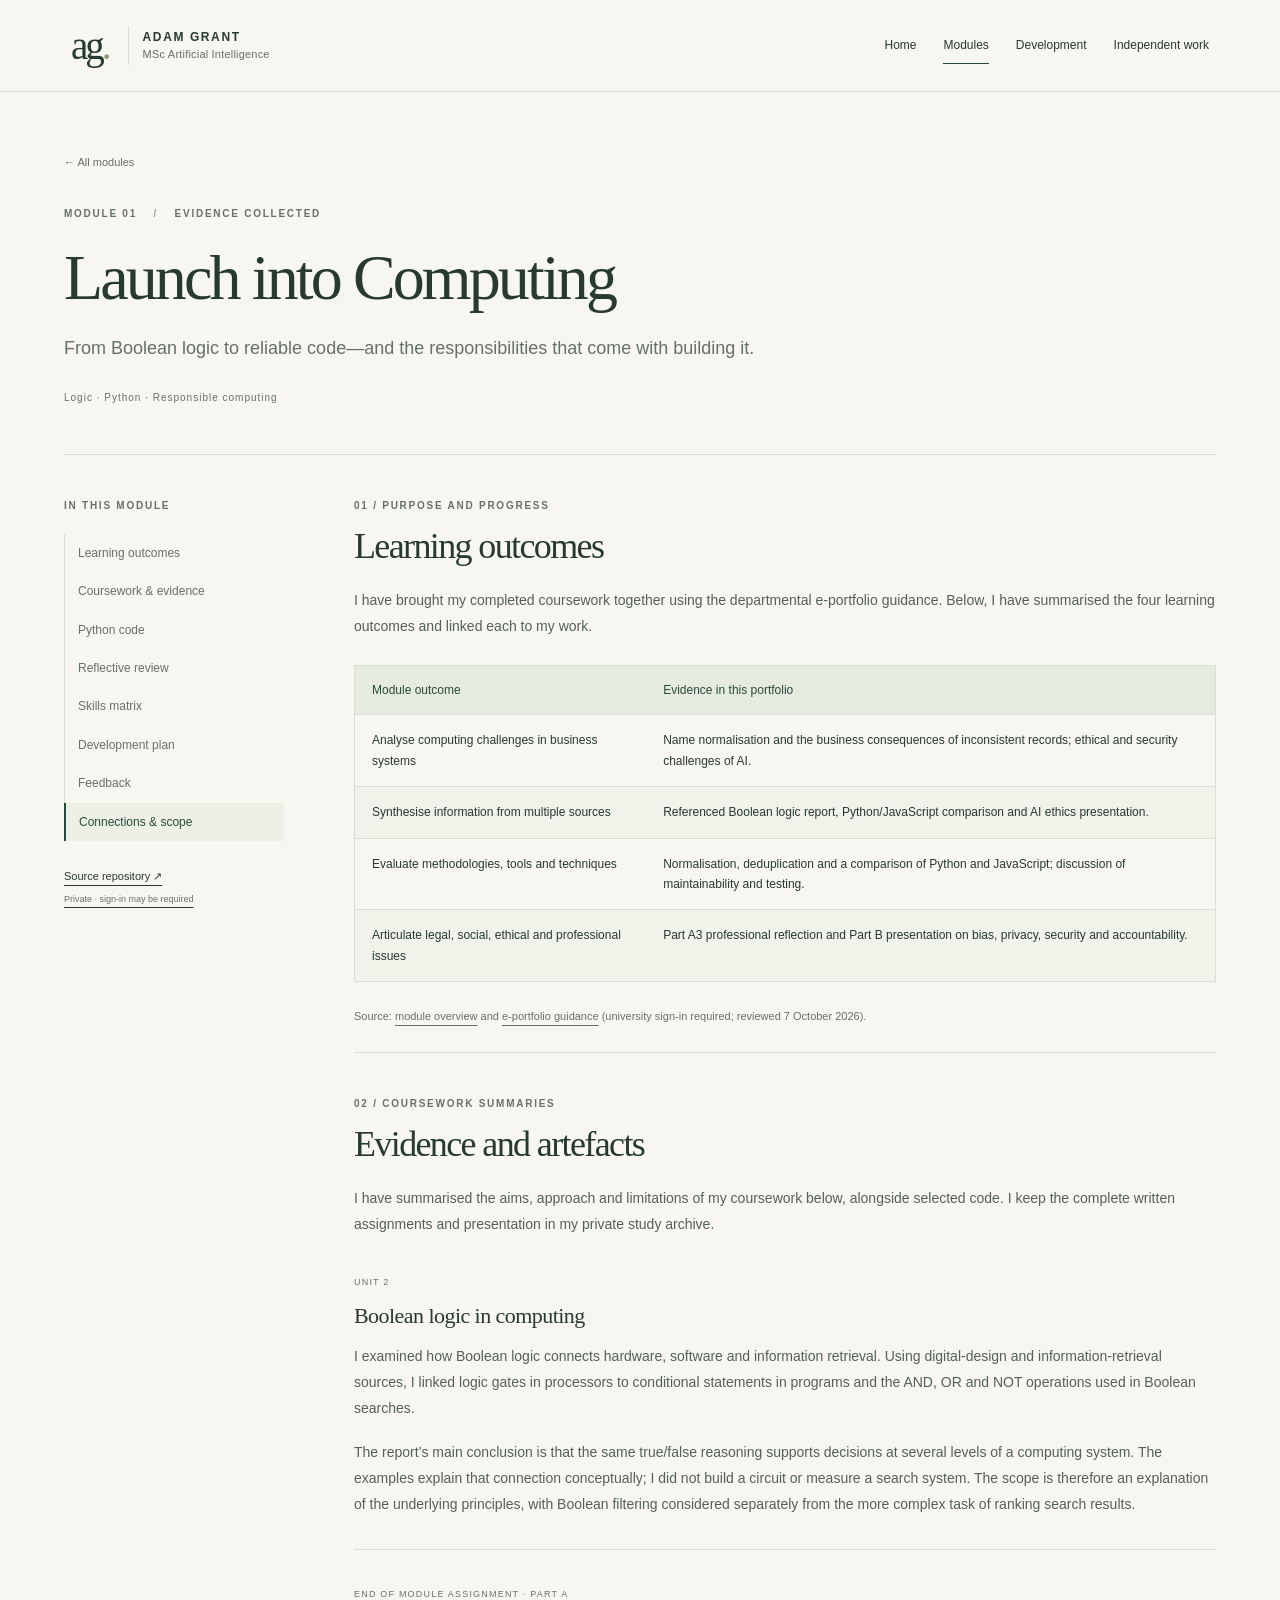
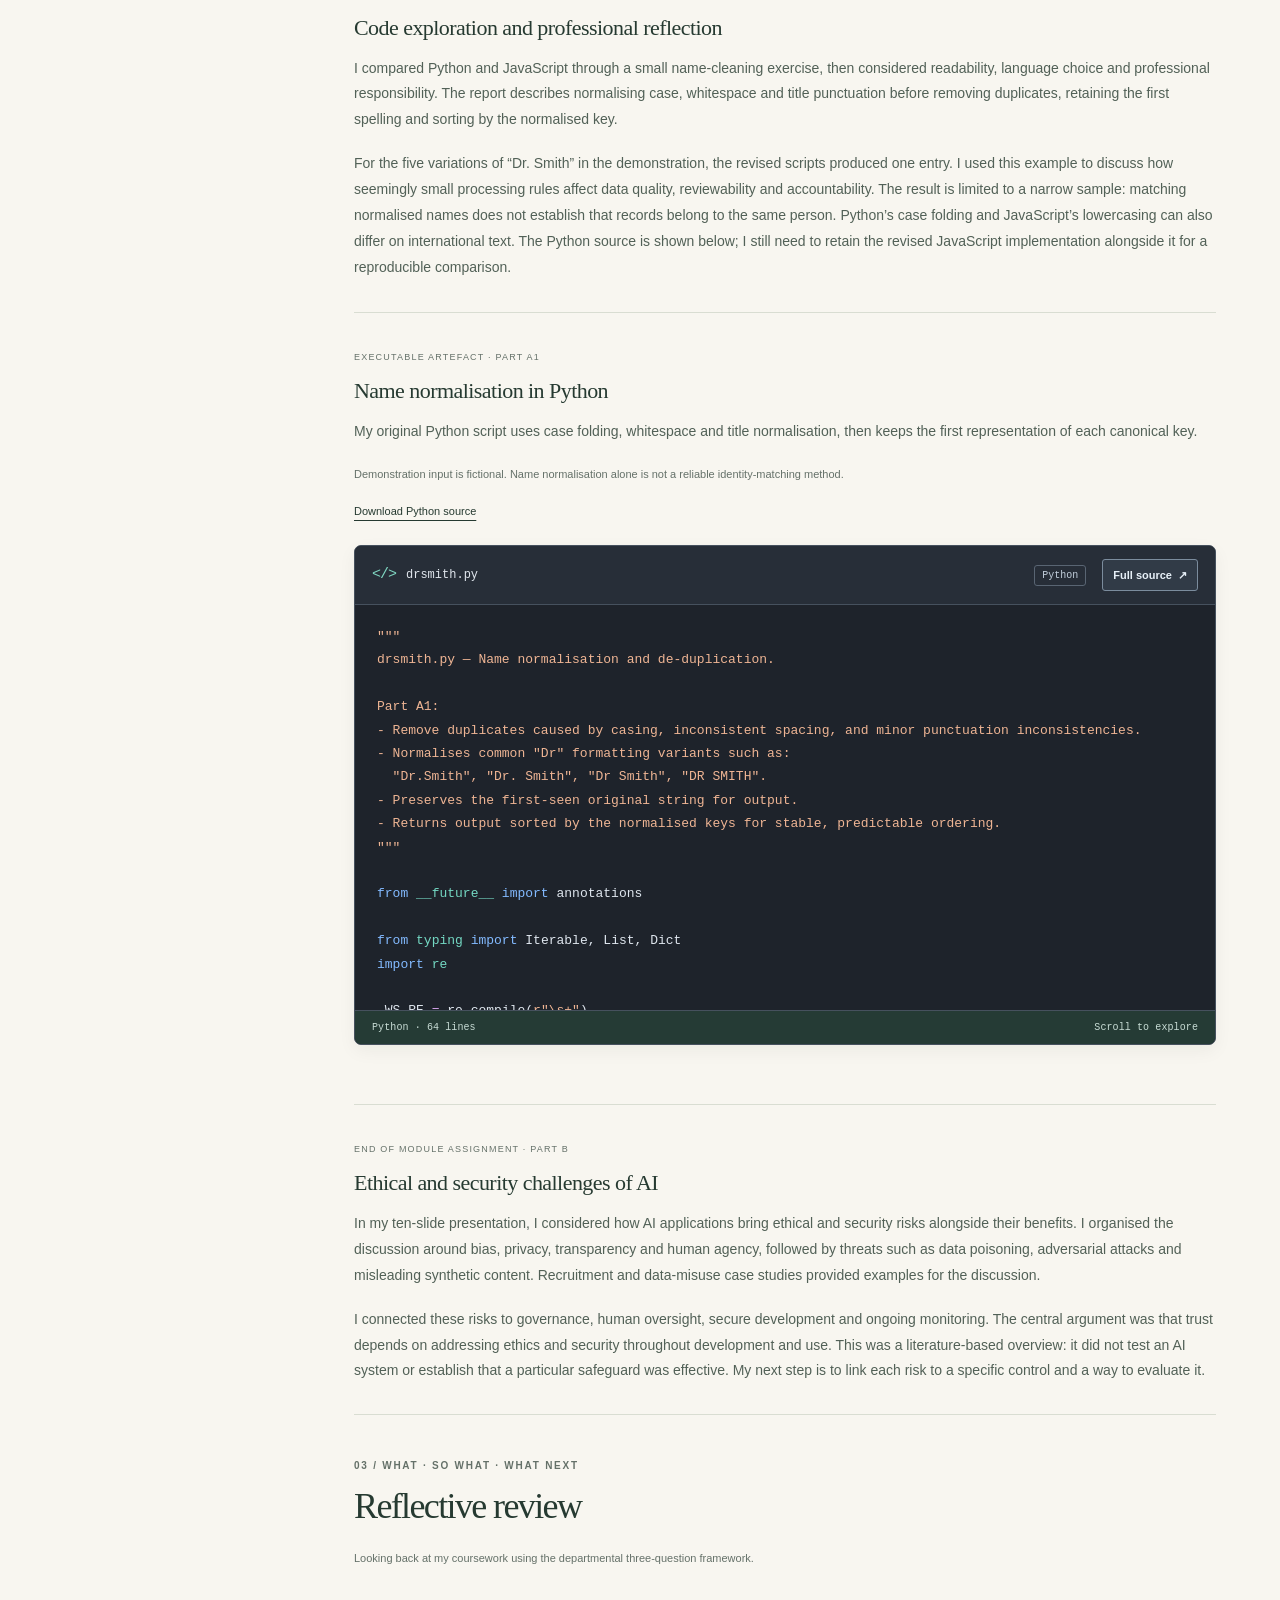
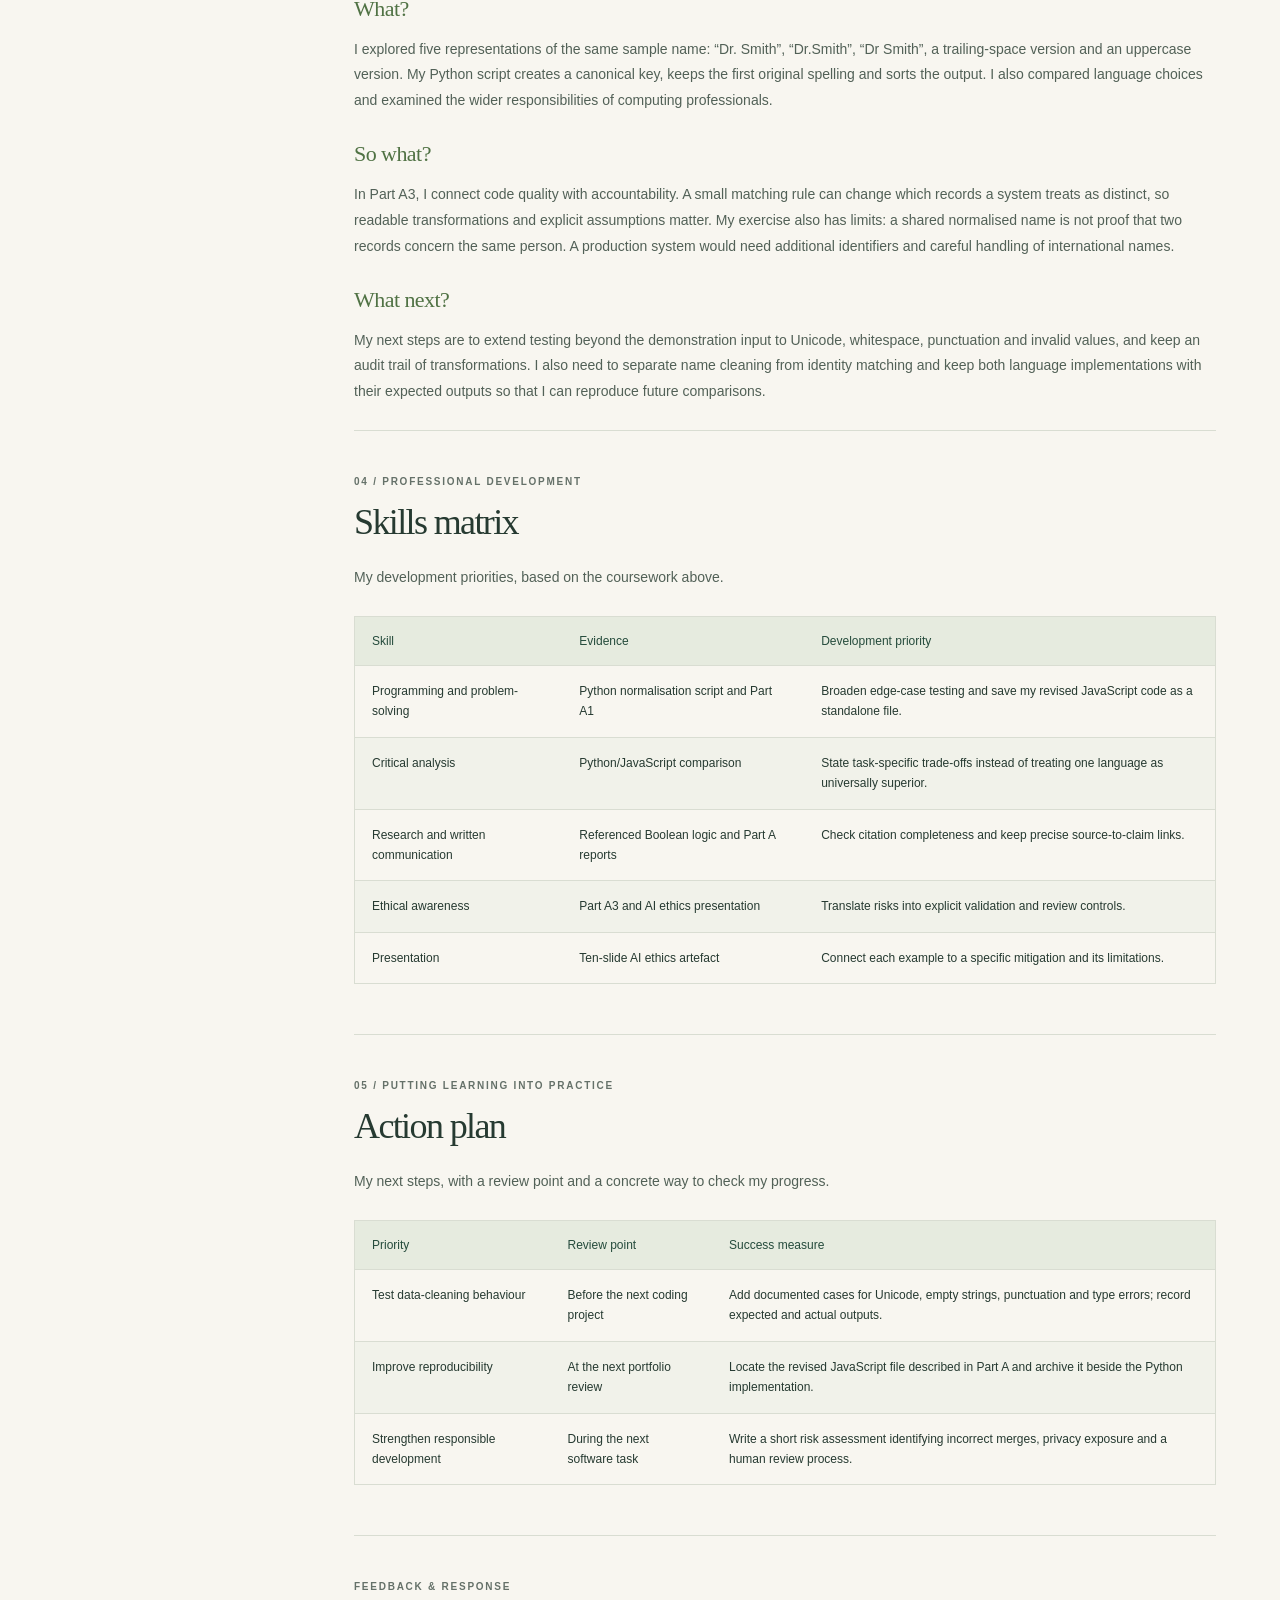
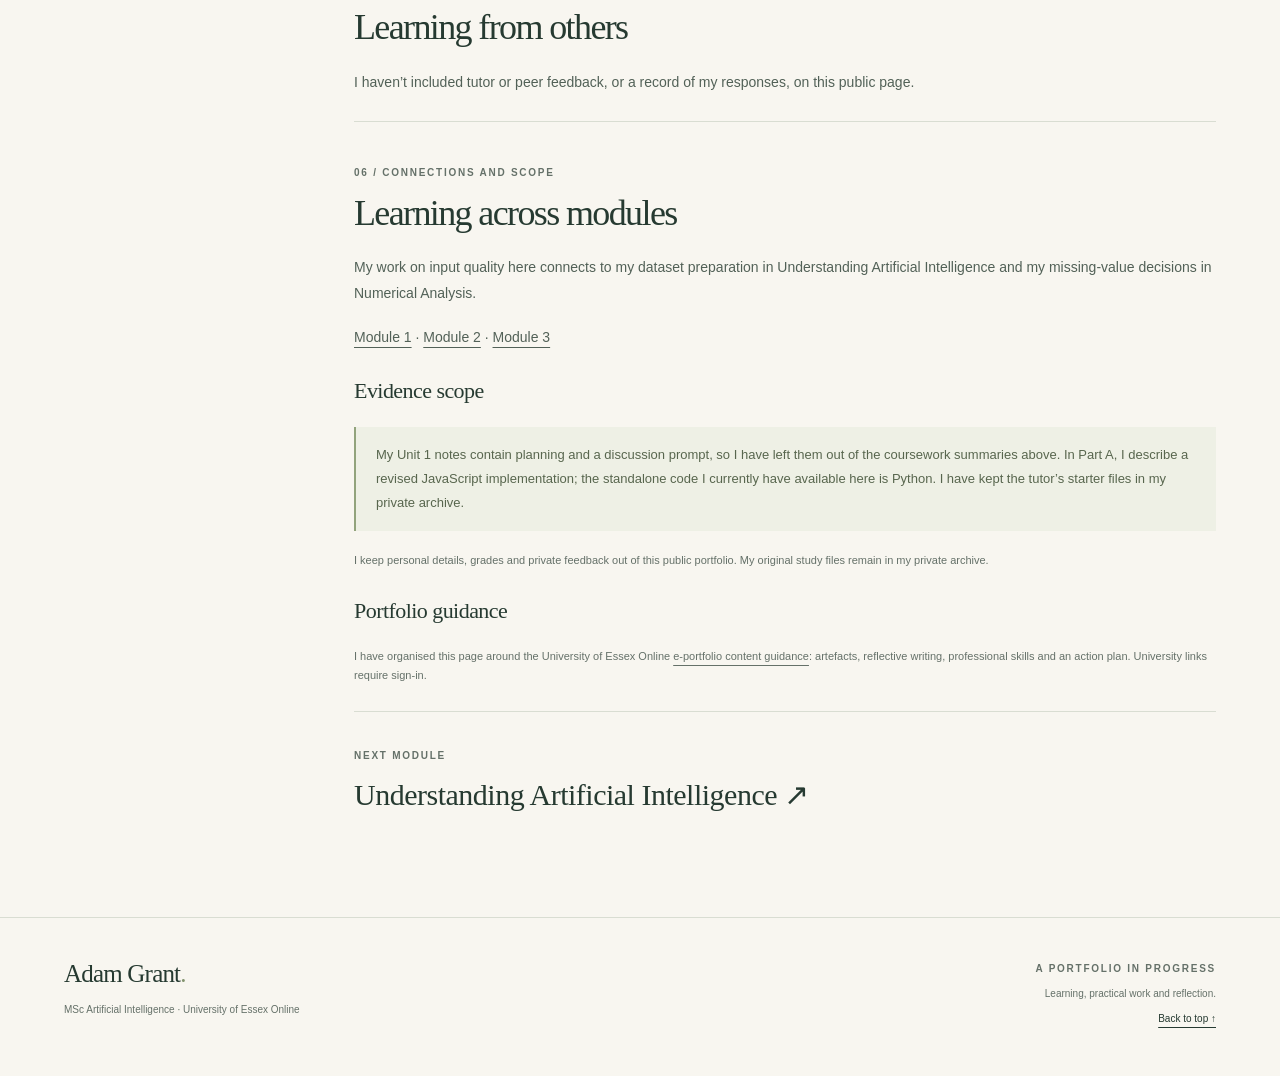
==== module-computing.html @ a0f60ec9 "Publish portfolio" ====
<!doctype html><html lang="en-GB"><head><meta charset="utf-8"><meta name="viewport" content="width=device-width, initial-scale=1"><meta name="description" content="My MSc Artificial Intelligence learning portfolio: coursework, reflection and independent exploration."><title>Launch into Computing · Adam Grant</title><link rel="icon" href="favicon.svg" type="image/svg+xml"><link rel="stylesheet" href="style.css"><script defer src="site.js"></script><link rel="stylesheet" href="code-windows.css"></head><body id="top"><a class="skip" href="#main">Skip to content</a><header class="site-header"><a class="brand" href="index.html" aria-label="Adam Grant, home"><span class="monogram">ag<span>.</span></span><span>ADAM GRANT<small>MSc Artificial Intelligence</small></span></a><nav aria-label="Main navigation"><a  href="index.html">Home</a><a aria-current="page" href="index.html#modules">Modules</a><a  href="development.html">Development</a><a  href="projects.html">Independent work</a></nav></header><main id="main"><div class="module-hero"><a class="back-link" href="index.html#modules">← All modules</a><div class="eyebrow">Module 01 <span class="dot">/</span> Evidence collected</div><h1>Launch into Computing</h1><p class="lead">From Boolean logic to reliable code—and the responsibilities that come with building it.</p><div class="module-meta">Logic · Python · Responsible computing</div></div><div class="module-layout"><aside class="module-sidebar"><span class="eyebrow">In this module</span><nav aria-label="Module contents"><a href="#outcomes">Learning outcomes</a><a href="#evidence">Coursework & evidence</a><a href="#python-source">Python code</a><a href="#reflection">Reflective review</a><a href="#skills">Skills matrix</a><a href="#plan">Development plan</a><a href="#feedback">Feedback</a><a href="#review">Connections & scope</a></nav><a class="source-link" href="https://github.com/adamgrant100/Launch-into-Computing---Module-1---MSc-Artificial-Intelligence">Source repository ↗<small>Private · sign-in may be required</small></a></aside><div class="module-content"><section id="outcomes" class="module-section"><div class="eyebrow">01 / Purpose and progress</div><h2>Learning outcomes</h2><p class="intro">I have brought my completed coursework together using the departmental e-portfolio guidance. Below, I have summarised the four learning outcomes and linked each to my work.</p><div class="table-wrap"><table><thead><tr><th scope="col">Module outcome</th><th scope="col">Evidence in this portfolio</th></tr></thead><tbody><tr><td>Analyse computing challenges in business systems</td><td>Name normalisation and the business consequences of inconsistent records; ethical and security challenges of AI.</td></tr><tr><td>Synthesise information from multiple sources</td><td>Referenced Boolean logic report, Python/JavaScript comparison and AI ethics presentation.</td></tr><tr><td>Evaluate methodologies, tools and techniques</td><td>Normalisation, deduplication and a comparison of Python and JavaScript; discussion of maintainability and testing.</td></tr><tr><td>Articulate legal, social, ethical and professional issues</td><td>Part A3 professional reflection and Part B presentation on bias, privacy, security and accountability.</td></tr></tbody></table></div><p class="small">Source: <a href="https://www.my-course.co.uk/course/view.php?id=14228&section=0">module overview</a> and <a href="https://www.my-course.co.uk/course/view.php?id=14228&section=5">e-portfolio guidance</a> (university sign-in required; reviewed 7 October 2026).</p></section><section id="evidence" class="module-section"><div class="eyebrow">02 / Coursework summaries</div><h2>Evidence and artefacts</h2><p class="intro">I have summarised the aims, approach and limitations of my coursework below, alongside selected code. I keep the complete written assignments and presentation in my private study archive.</p><article class="artifact"><span class="tag">Unit 2</span><h3>Boolean logic in computing</h3><p>I examined how Boolean logic connects hardware, software and information retrieval. Using digital-design and information-retrieval sources, I linked logic gates in processors to conditional statements in programs and the AND, OR and NOT operations used in Boolean searches.</p><p>The report’s main conclusion is that the same true/false reasoning supports decisions at several levels of a computing system. The examples explain that connection conceptually; I did not build a circuit or measure a search system. The scope is therefore an explanation of the underlying principles, with Boolean filtering considered separately from the more complex task of ranking search results.</p></article><article class="artifact"><span class="tag">End of module assignment · Part A</span><h3>Code exploration and professional reflection</h3><p>I compared Python and JavaScript through a small name-cleaning exercise, then considered readability, language choice and professional responsibility. The report describes normalising case, whitespace and title punctuation before removing duplicates, retaining the first spelling and sorting by the normalised key.</p><p>For the five variations of “Dr. Smith” in the demonstration, the revised scripts produced one entry. I used this example to discuss how seemingly small processing rules affect data quality, reviewability and accountability. The result is limited to a narrow sample: matching normalised names does not establish that records belong to the same person. Python’s case folding and JavaScript’s lowercasing can also differ on international text. The Python source is shown below; I still need to retain the revised JavaScript implementation alongside it for a reproducible comparison.</p></article><article class="artifact"><span class="tag">Executable artefact · Part A1</span><h3>Name normalisation in Python</h3><p>My original Python script uses case folding, whitespace and title normalisation, then keeps the first representation of each canonical key.</p><p class="small">Demonstration input is fictional. Name normalisation alone is not a reliable identity-matching method.</p><div class="links"><a href="evidence-computing-drsmith_python.py" download>Download Python source</a></div><figure class="code-window" id="python-source" data-code-file="evidence-computing-drsmith_python.py"><figcaption class="code-toolbar"><span class="code-file"><span class="code-file-icon" aria-hidden="true">&lt;/&gt;</span>drsmith.py</span><span class="code-language">Python</span><a class="code-full-source" href="https://github.com/adamgrant100/ai-portfolio/blob/main/evidence-computing-drsmith_python.py">Full source <span aria-hidden="true">↗</span></a></figcaption><pre class="code-viewport" tabindex="0" role="region" aria-label="Scrollable Python: drsmith.py"><code class="language-python"><span class="sd">&quot;&quot;&quot;</span>
<span class="sd">drsmith.py — Name normalisation and de-duplication.</span>

<span class="sd">Part A1:</span>
<span class="sd">- Remove duplicates caused by casing, inconsistent spacing, and minor punctuation inconsistencies.</span>
<span class="sd">- Normalises common &quot;Dr&quot; formatting variants such as:</span>
<span class="sd">  &quot;Dr.Smith&quot;, &quot;Dr. Smith&quot;, &quot;Dr Smith&quot;, &quot;DR SMITH&quot;.</span>
<span class="sd">- Preserves the first-seen original string for output.</span>
<span class="sd">- Returns output sorted by the normalised keys for stable, predictable ordering.</span>
<span class="sd">&quot;&quot;&quot;</span>

<span class="kn">from</span><span class="w"> </span><span class="nn">__future__</span><span class="w"> </span><span class="kn">import</span> <span class="n">annotations</span>

<span class="kn">from</span><span class="w"> </span><span class="nn">typing</span><span class="w"> </span><span class="kn">import</span> <span class="n">Iterable</span><span class="p">,</span> <span class="n">List</span><span class="p">,</span> <span class="n">Dict</span>
<span class="kn">import</span><span class="w"> </span><span class="nn">re</span>

<span class="n">_WS_RE</span> <span class="o">=</span> <span class="n">re</span><span class="o">.</span><span class="n">compile</span><span class="p">(</span><span class="sa">r</span><span class="s2">&quot;\s+&quot;</span><span class="p">)</span>
<span class="n">_DOT_BETWEEN_LETTERS_RE</span> <span class="o">=</span> <span class="n">re</span><span class="o">.</span><span class="n">compile</span><span class="p">(</span><span class="sa">r</span><span class="s2">&quot;(?i)([a-z])\.(?=[a-z])&quot;</span><span class="p">)</span>
<span class="n">_DR_MISSING_DOT_RE</span> <span class="o">=</span> <span class="n">re</span><span class="o">.</span><span class="n">compile</span><span class="p">(</span><span class="sa">r</span><span class="s2">&quot;(?i)\bdr\b(?!\.)\s+&quot;</span><span class="p">)</span>


<span class="k">def</span><span class="w"> </span><span class="nf">normalize_name</span><span class="p">(</span><span class="n">name</span><span class="p">:</span> <span class="nb">str</span><span class="p">)</span> <span class="o">-&gt;</span> <span class="nb">str</span><span class="p">:</span>
<span class="w">    </span><span class="sd">&quot;&quot;&quot;</span>
<span class="sd">    Produces a canonical key for de-duplication.</span>

<span class="sd">    Steps:</span>
<span class="sd">    1) casefold + strip</span>
<span class="sd">    2) normalise &quot;Dr&quot; without dot: &quot;dr smith&quot; -&gt; &quot;dr. smith&quot;</span>
<span class="sd">    3) normalise dot spacing between letters: &quot;dr.smith&quot; -&gt; &quot;dr. smith&quot;</span>
<span class="sd">    4) collapse whitespace</span>
<span class="sd">    &quot;&quot;&quot;</span>
    <span class="k">if</span> <span class="ow">not</span> <span class="nb">isinstance</span><span class="p">(</span><span class="n">name</span><span class="p">,</span> <span class="nb">str</span><span class="p">):</span>
        <span class="k">raise</span> <span class="ne">TypeError</span><span class="p">(</span><span class="sa">f</span><span class="s2">&quot;name must be a str, got </span><span class="si">{</span><span class="nb">type</span><span class="p">(</span><span class="n">name</span><span class="p">)</span><span class="o">.</span><span class="vm">__name__</span><span class="si">}</span><span class="s2">&quot;</span><span class="p">)</span>

    <span class="n">s</span> <span class="o">=</span> <span class="n">name</span><span class="o">.</span><span class="n">casefold</span><span class="p">()</span><span class="o">.</span><span class="n">strip</span><span class="p">()</span>
    <span class="n">s</span> <span class="o">=</span> <span class="n">_DR_MISSING_DOT_RE</span><span class="o">.</span><span class="n">sub</span><span class="p">(</span><span class="s2">&quot;dr. &quot;</span><span class="p">,</span> <span class="n">s</span><span class="p">)</span>
    <span class="n">s</span> <span class="o">=</span> <span class="n">_DOT_BETWEEN_LETTERS_RE</span><span class="o">.</span><span class="n">sub</span><span class="p">(</span><span class="sa">r</span><span class="s2">&quot;\1. &quot;</span><span class="p">,</span> <span class="n">s</span><span class="p">)</span>
    <span class="n">s</span> <span class="o">=</span> <span class="n">_WS_RE</span><span class="o">.</span><span class="n">sub</span><span class="p">(</span><span class="s2">&quot; &quot;</span><span class="p">,</span> <span class="n">s</span><span class="p">)</span>
    <span class="k">return</span> <span class="n">s</span>


<span class="k">def</span><span class="w"> </span><span class="nf">process_names</span><span class="p">(</span><span class="n">names</span><span class="p">:</span> <span class="n">Iterable</span><span class="p">[</span><span class="nb">str</span><span class="p">])</span> <span class="o">-&gt;</span> <span class="n">List</span><span class="p">[</span><span class="nb">str</span><span class="p">]:</span>
<span class="w">    </span><span class="sd">&quot;&quot;&quot;</span>
<span class="sd">    De-duplicate names, preserving the first-seen original string for each normalised key.</span>
<span class="sd">    Returns results sorted by normalised key.</span>
<span class="sd">    &quot;&quot;&quot;</span>
    <span class="n">first_seen</span><span class="p">:</span> <span class="n">Dict</span><span class="p">[</span><span class="nb">str</span><span class="p">,</span> <span class="nb">str</span><span class="p">]</span> <span class="o">=</span> <span class="p">{}</span>

    <span class="k">for</span> <span class="n">original</span> <span class="ow">in</span> <span class="n">names</span><span class="p">:</span>
        <span class="n">key</span> <span class="o">=</span> <span class="n">normalize_name</span><span class="p">(</span><span class="n">original</span><span class="p">)</span>
        <span class="k">if</span> <span class="n">key</span> <span class="ow">not</span> <span class="ow">in</span> <span class="n">first_seen</span><span class="p">:</span>
            <span class="n">first_seen</span><span class="p">[</span><span class="n">key</span><span class="p">]</span> <span class="o">=</span> <span class="n">original</span> <span class="k">if</span> <span class="nb">isinstance</span><span class="p">(</span><span class="n">original</span><span class="p">,</span> <span class="nb">str</span><span class="p">)</span> <span class="k">else</span> <span class="nb">str</span><span class="p">(</span><span class="n">original</span><span class="p">)</span>

    <span class="k">return</span> <span class="p">[</span><span class="n">first_seen</span><span class="p">[</span><span class="n">k</span><span class="p">]</span> <span class="k">for</span> <span class="n">k</span> <span class="ow">in</span> <span class="nb">sorted</span><span class="p">(</span><span class="n">first_seen</span><span class="o">.</span><span class="n">keys</span><span class="p">())]</span>


<span class="k">def</span><span class="w"> </span><span class="nf">_demo</span><span class="p">()</span> <span class="o">-&gt;</span> <span class="kc">None</span><span class="p">:</span>
    <span class="n">test_names</span> <span class="o">=</span> <span class="p">[</span><span class="s2">&quot;Dr. Smith&quot;</span><span class="p">,</span> <span class="s2">&quot;Dr.Smith&quot;</span><span class="p">,</span> <span class="s2">&quot;Dr Smith&quot;</span><span class="p">,</span> <span class="s2">&quot;Dr Smith &quot;</span><span class="p">,</span> <span class="s2">&quot;DR SMITH&quot;</span><span class="p">]</span>
    <span class="nb">print</span><span class="p">(</span><span class="s2">&quot;Original list:&quot;</span><span class="p">,</span> <span class="n">test_names</span><span class="p">)</span>
    <span class="nb">print</span><span class="p">(</span><span class="s2">&quot;Processed list:&quot;</span><span class="p">,</span> <span class="n">process_names</span><span class="p">(</span><span class="n">test_names</span><span class="p">))</span>


<span class="k">if</span> <span class="vm">__name__</span> <span class="o">==</span> <span class="s2">&quot;__main__&quot;</span><span class="p">:</span>
    <span class="n">_demo</span><span class="p">()</span></code></pre><div class="code-status"><span>Python · 64 lines</span><span>Scroll to explore</span></div></figure></article><article class="artifact"><span class="tag">End of module assignment · Part B</span><h3>Ethical and security challenges of AI</h3><p>In my ten-slide presentation, I considered how AI applications bring ethical and security risks alongside their benefits. I organised the discussion around bias, privacy, transparency and human agency, followed by threats such as data poisoning, adversarial attacks and misleading synthetic content. Recruitment and data-misuse case studies provided examples for the discussion.</p><p>I connected these risks to governance, human oversight, secure development and ongoing monitoring. The central argument was that trust depends on addressing ethics and security throughout development and use. This was a literature-based overview: it did not test an AI system or establish that a particular safeguard was effective. My next step is to link each risk to a specific control and a way to evaluate it.</p></article></section><section id="reflection" class="module-section"><div class="eyebrow">03 / What · So what · What next</div><h2>Reflective review</h2><div class="reflection"><p class="small">Looking back at my coursework using the departmental three-question framework.</p><h3>What?</h3><p>I explored five representations of the same sample name: “Dr. Smith”, “Dr.Smith”, “Dr Smith”, a trailing-space version and an uppercase version. My Python script creates a canonical key, keeps the first original spelling and sorts the output. I also compared language choices and examined the wider responsibilities of computing professionals.</p><h3>So what?</h3><p>In Part A3, I connect code quality with accountability. A small matching rule can change which records a system treats as distinct, so readable transformations and explicit assumptions matter. My exercise also has limits: a shared normalised name is not proof that two records concern the same person. A production system would need additional identifiers and careful handling of international names.</p><h3>What next?</h3><p>My next steps are to extend testing beyond the demonstration input to Unicode, whitespace, punctuation and invalid values, and keep an audit trail of transformations. I also need to separate name cleaning from identity matching and keep both language implementations with their expected outputs so that I can reproduce future comparisons.</p></div></section><section id="skills" class="module-section"><div class="eyebrow">04 / Professional development</div><h2>Skills matrix</h2><p class="intro">My development priorities, based on the coursework above.</p><div class="table-wrap"><table><thead><tr><th scope="col">Skill</th><th scope="col">Evidence</th><th scope="col">Development priority</th></tr></thead><tbody><tr><td>Programming and problem-solving</td><td>Python normalisation script and Part A1</td><td>Broaden edge-case testing and save my revised JavaScript code as a standalone file.</td></tr><tr><td>Critical analysis</td><td>Python/JavaScript comparison</td><td>State task-specific trade-offs instead of treating one language as universally superior.</td></tr><tr><td>Research and written communication</td><td>Referenced Boolean logic and Part A reports</td><td>Check citation completeness and keep precise source-to-claim links.</td></tr><tr><td>Ethical awareness</td><td>Part A3 and AI ethics presentation</td><td>Translate risks into explicit validation and review controls.</td></tr><tr><td>Presentation</td><td>Ten-slide AI ethics artefact</td><td>Connect each example to a specific mitigation and its limitations.</td></tr></tbody></table></div></section><section id="plan" class="module-section"><div class="eyebrow">05 / Putting learning into practice</div><h2>Action plan</h2><p class="intro">My next steps, with a review point and a concrete way to check my progress.</p><div class="table-wrap"><table><thead><tr><th scope="col">Priority</th><th scope="col">Review point</th><th scope="col">Success measure</th></tr></thead><tbody><tr><td>Test data-cleaning behaviour</td><td>Before the next coding project</td><td>Add documented cases for Unicode, empty strings, punctuation and type errors; record expected and actual outputs.</td></tr><tr><td>Improve reproducibility</td><td>At the next portfolio review</td><td>Locate the revised JavaScript file described in Part A and archive it beside the Python implementation.</td></tr><tr><td>Strengthen responsible development</td><td>During the next software task</td><td>Write a short risk assessment identifying incorrect merges, privacy exposure and a human review process.</td></tr></tbody></table></div></section><section id="feedback" class="module-section"><div class="eyebrow">Feedback & response</div><h2>Learning from others</h2><p>I haven’t included tutor or peer feedback, or a record of my responses, on this public page.</p></section><section id="review" class="module-section"><div class="eyebrow">06 / Connections and scope</div><h2>Learning across modules</h2><p class="learning-loop">My work on input quality here connects to my dataset preparation in Understanding Artificial Intelligence and my missing-value decisions in Numerical Analysis.</p><p><a href="module-computing.html">Module 1</a> · <a href="module-ai.html">Module 2</a> · <a href="module-numerical.html">Module 3</a></p><h3>Evidence scope</h3><p class="note">My Unit 1 notes contain planning and a discussion prompt, so I have left them out of the coursework summaries above. In Part A, I describe a revised JavaScript implementation; the standalone code I currently have available here is Python. I have kept the tutor’s starter files in my private archive.</p><p class="small">I keep personal details, grades and private feedback out of this public portfolio. My original study files remain in my private archive.</p><h3>Portfolio guidance</h3><p class="small">I have organised this page around the University of Essex Online <a href="https://www.my-course.co.uk/mod/book/view.php?id=397323&chapterid=4270">e-portfolio content guidance</a>: artefacts, reflective writing, professional skills and an action plan. University links require sign-in.</p></section><a class="next-module" href="module-ai.html"><span class="eyebrow">Next module</span><span>Understanding Artificial Intelligence ↗</span></a></div></div></main><footer class="site-footer"><div><a class="footer-name" href="index.html">Adam Grant<span>.</span></a><p>MSc Artificial Intelligence · University of Essex Online</p></div><div><span class="eyebrow">A portfolio in progress</span><p>Learning, practical work and reflection.</p><a href="#top">Back to top ↑</a></div></footer></body></html>
---- style.css ----
:root{--paper:#f8f6f0;--ink:#263a31;--green:#254b3c;--muted:#657169;--line:#d9ddd2;--soft:#eceee4;--accent:#a8b68d;--serif:Georgia,'Times New Roman',serif;--sans:-apple-system,BlinkMacSystemFont,'Segoe UI',sans-serif}*{box-sizing:border-box}html{scroll-behavior:smooth;scroll-padding-top:35px}body{margin:0;background:var(--paper);color:var(--ink);font-family:var(--sans);font-size:16px;line-height:1.7;-webkit-font-smoothing:antialiased}a{color:inherit;text-decoration-thickness:1px;text-underline-offset:5px}a:hover{color:#587544}a:focus-visible,summary:focus-visible,button:focus-visible{outline:2px solid var(--green);outline-offset:6px}h1,h2,h3,p{margin:0}h1,h2{font-family:var(--serif);font-weight:400;letter-spacing:-.045em;line-height:1.1}h1{font-size:clamp(44px,5.4vw,78px)}h2{font-size:clamp(32px,3.1vw,46px)}h3{font-weight:500;font-size:22px;line-height:1.4;letter-spacing:-.025em}em{font-weight:400;color:#5f775b}p+p{margin-top:18px}svg{display:block;max-width:100%}.site-header{max-width:1440px;margin:auto;padding:26px 5.55%;display:flex;align-items:center;gap:34px;border-bottom:1px solid var(--line)}.brand{display:flex;align-items:center;gap:14px;text-decoration:none;font-size:12px;letter-spacing:1.6px;font-weight:650;line-height:1.55;flex-shrink:0}.brand small{font-size:11px;display:block;color:var(--muted);font-weight:400;letter-spacing:.2px}.monogram{font-family:var(--serif);font-size:39px;letter-spacing:-3px;font-weight:400;line-height:1;border-right:1px solid var(--line);padding-right:19px}.monogram span{color:#8a9c70}.site-header nav{margin-left:auto;display:flex;gap:27px;align-items:center;font-size:12px}.site-header nav a{text-decoration:none;position:relative;padding:8px 0;white-space:nowrap}.site-header nav a[aria-current]:after{content:'';position:absolute;bottom:0;left:0;right:0;height:1px;background:var(--green)}.preview-label{font-size:9px;letter-spacing:1.2px;border:1px solid #c8d0bd;border-radius:3px;padding:5px 8px;color:var(--muted);white-space:nowrap}.skip{position:absolute;left:-9999px}.skip:focus{left:20px;top:15px;background:white;padding:10px;z-index:20}.eyebrow{font-size:10px;letter-spacing:1.75px;text-transform:uppercase;font-weight:600;line-height:1.8;color:var(--muted)}.home-hero{max-width:1280px;margin:auto;padding:75px 5% 65px;display:grid;grid-template-columns:1.65fr 1fr;gap:60px;align-items:center}.hero-copy .eyebrow{display:flex;gap:10px;align-items:center;margin-bottom:25px}.tiny-mark{display:inline-block;width:6px;height:6px;border-radius:50%;background:#6e875b}.home-hero h1{font-size:clamp(46px,5.15vw,73px);margin-bottom:26px;line-height:1.07}.hero-intro{max-width:485px;font-size:16px;color:var(--muted);line-height:1.85}.hero-actions{display:flex;align-items:center;gap:25px;margin-top:32px}.button{background:var(--green);color:#fff!important;padding:12px 19px;display:inline-flex;align-items:center;justify-content:space-between;gap:28px;text-decoration:none;font-size:12px;transition:background .2s}.button:hover{background:#3d604b}.button span{font-size:20px;line-height:1}.text-link{font-size:12px;font-weight:500;display:inline-block}.hero-footnote{margin-top:43px;border-top:1px solid var(--line);padding-top:17px;font-size:10px;color:var(--muted);letter-spacing:.3px}.hero-footnote span{color:var(--green);padding-right:15px;font-size:11px}.hero-art{background:#e9ecdf;padding:22px 24px 18px;position:relative;border:1px solid #dce1d0;transform:rotate(1deg)}.art-top,.art-bottom{display:flex;align-items:center;justify-content:space-between}.art-top{font-size:8px;letter-spacing:1.5px;color:#536a51;border-bottom:1px solid #c9d2bd;padding-bottom:14px}.hero-art svg{width:100%;margin:10px 0}.art-bottom{border-top:1px solid #c9d2bd;padding-top:15px;color:#52654e;font-family:var(--serif);font-size:15px;line-height:1.35}.art-star{font-size:36px}.modules-section,.thread-section,.about-section{max-width:1152px;margin:auto}.modules-section{padding:55px 0 65px;border-top:1px solid var(--line)}.section-heading{display:flex;align-items:end;justify-content:space-between;gap:25px;margin-bottom:35px}.section-heading .eyebrow{margin-bottom:14px}.section-heading>p{font-size:12px;color:var(--muted);padding-bottom:3px}.module-list{border-top:1px solid var(--line)}.module-row{display:grid;grid-template-columns:47px 1fr 145px 24px;gap:15px;align-items:center;padding:27px 0;border-bottom:1px solid var(--line);text-decoration:none;transition:background .2s,padding .2s}.module-row:hover{background:#eef0e6;padding-left:14px;padding-right:14px;color:var(--ink)}.row-number{font-family:var(--serif);font-size:20px;color:#8b977e;align-self:start;margin-top:3px}.module-row h3{font-size:25px;font-family:var(--serif);font-weight:400;margin-bottom:5px}.module-row p{color:var(--muted);font-size:12px;max-width:580px;line-height:1.7}.row-topics{font-size:9px;letter-spacing:.7px;color:#76816e;display:block;margin-top:10px}.status{font-size:9px;letter-spacing:.6px;border:1px solid #cfd6c7;padding:4px 9px;border-radius:20px;color:#5a6e55;justify-self:start;white-space:nowrap;display:inline-block;line-height:1.7}.status.current{background:#e7ecdf;border-color:#bdcbaa}.row-arrow{font-size:26px;font-weight:300;color:#738166}.thread-section{padding:40px 0 75px}.thread-grid{display:grid;grid-template-columns:1fr 1fr;gap:80px;margin:20px 0 40px}.thread-grid>div>p{font-size:14px;color:var(--muted);max-width:495px}.thread-grid>div>p.large-copy{font-family:var(--serif);font-size:25px;color:var(--ink);line-height:1.4}.thread-grid .text-link{margin-top:18px}.insight-grid{display:grid;grid-template-columns:repeat(3,1fr);gap:30px}.insight-grid>a{padding:25px 0 15px;border-top:1px solid #9eae96;text-decoration:none;display:flex;flex-direction:column}.insight-grid h3{font-family:var(--serif);font-size:25px;margin:18px 0 13px;font-weight:400}.insight-grid p{font-size:12px;line-height:1.8;color:var(--muted);max-width:290px;margin-bottom:24px}.small-link{font-size:11px;margin-top:auto}.independent-feature{max-width:1280px;margin:0 auto;background:var(--green);color:var(--paper);padding:62px 64px;display:grid;grid-template-columns:1.3fr 1fr;gap:90px;align-items:center}.independent-feature .eyebrow{color:#c0cdb8;font-size:9px}.light-status{font-size:8px;border:1px solid #70846e;padding:3px 8px;margin-left:12px;letter-spacing:1px;border-radius:15px}.independent-feature h2{font-size:48px;margin:22px 0}.independent-feature em{color:#c0cda6}.independent-feature p:not(.eyebrow){max-width:440px;font-size:13px;color:#cdd6c9}.button.light{background:#ecefdf;color:var(--green)!important;margin-top:27px}.button.light:hover{background:white}.board-wrap{max-width:320px;justify-self:end;width:100%;transform:rotate(-3deg)}.agent-board{display:grid;grid-template-columns:repeat(6,1fr);background:#2d5142;border:1px solid #6d806a;padding:15px;gap:3px;box-shadow:12px 12px 0 #183c2d}.agent-board span{aspect-ratio:1;border:1px solid #5c755e;display:flex;align-items:center;justify-content:center;font-size:22px;color:#c7d2a8}.agent-board .obstacle{background:#71876a;border-color:#71876a}.agent-board .route{background:#c4cfa4;color:#264b3b;border-color:#c4cfa4}.agent-board .goal{color:#f4efdf;background:#476747}.board-wrap p{font-size:8px!important;letter-spacing:1px;text-align:center;margin-top:26px}.about-section{padding:85px 0;display:grid;grid-template-columns:1fr 1fr;gap:80px}.about-section .eyebrow{margin-bottom:18px}.about-section h2{font-size:37px}.about-section>div>p:not(.eyebrow){font-size:14px;color:var(--muted)}.about-section .text-link{margin-top:22px}.site-footer{max-width:1280px;border-top:1px solid var(--line);padding:35px 5% 45px;margin:auto;display:flex;justify-content:space-between;gap:40px}.footer-name{font-family:var(--serif);font-size:25px;letter-spacing:-.8px;text-decoration:none}.footer-name span{color:#82936e}.site-footer p{font-size:10px;color:var(--muted);margin-top:5px}.site-footer>div:last-child{text-align:right}.site-footer a:not(.footer-name){font-size:10px;display:inline-block;margin-top:8px}.page-hero,.module-hero{max-width:1152px;margin:auto;padding:55px 0 48px;border-bottom:1px solid var(--line)}.back-link{display:inline-block;font-size:11px;margin-bottom:33px;text-decoration:none;color:var(--muted)}.module-hero h1{font-size:clamp(40px,5vw,66px);max-width:920px;margin:20px 0}.lead{font-size:18px;color:var(--muted);max-width:750px;line-height:1.75}.module-meta{font-size:10px;letter-spacing:1px;color:var(--muted);margin-top:24px}.dot{padding:0 12px;color:#9ca590}.module-layout{max-width:1152px;margin:0 auto;display:grid;grid-template-columns:220px minmax(0,1fr);gap:70px;padding-bottom:70px}.module-sidebar{position:sticky;top:32px;align-self:start;padding-top:35px}.module-sidebar nav{display:flex;flex-direction:column;margin:17px 0 26px}.module-sidebar nav a{font-size:12px;padding:9px 0 9px 13px;border-left:1px solid var(--line);text-decoration:none;color:var(--muted)}.module-sidebar nav a.active,.module-sidebar nav a:hover{border-left:2px solid var(--green);color:var(--green);background:#eef0e6}.source-link{font-size:11px;display:block}.source-link small{display:block;font-size:9px;color:var(--muted);margin-top:6px;text-decoration:none}.module-section{padding:42px 0 25px;border-bottom:1px solid var(--line);scroll-margin-top:25px}.module-section>.eyebrow{margin-bottom:12px}.module-section h2{font-size:36px;margin-bottom:22px}.module-section p{font-size:14px;color:#526157;line-height:1.85}.module-section h3{font-size:22px;font-family:var(--serif);font-weight:400;margin:25px 0 12px}.module-section .small,.small{font-size:11px;color:var(--muted);line-height:1.8;margin-top:20px}.table-wrap{width:100%;overflow-x:auto;margin:25px 0;border:1px solid var(--line)}table{border-collapse:collapse;width:100%;font-size:12px;line-height:1.7;text-align:left;min-width:520px}th{font-weight:500;background:#e6ebdf;color:var(--green);padding:14px 17px}td{padding:15px 17px;border-top:1px solid var(--line);vertical-align:top}tbody tr:nth-child(even){background:#f1f2ea}td:first-child{font-weight:500}details{margin-top:20px;border:1px solid var(--line);background:#fbfaf6}summary{padding:14px 18px;cursor:pointer;font-size:12px;font-weight:500;color:var(--green)}details[open]>summary{border-bottom:1px solid var(--line)}.document{font-size:13px;white-space:pre-wrap;overflow-wrap:anywhere;line-height:1.9;padding:22px;max-height:650px;overflow-y:auto}.document p{font-size:13px}.artifact{padding:28px 0 31px;border-bottom:1px solid var(--line)}.artifact:last-child{border-bottom:0;padding-bottom:5px}.artifact h3{margin-top:8px}.tag{font-size:9px;letter-spacing:1.2px;color:var(--muted);text-transform:uppercase}.links{display:flex;flex-wrap:wrap;gap:12px 22px;margin:18px 0;font-size:11px}.links a{display:inline-block}pre{margin:0;padding:23px;background:#eff1e9;font:12px/1.8 ui-monospace,SFMono-Regular,Menlo,monospace;color:#294b39;overflow:auto;max-height:600px;tab-size:2}.reflection h3{color:#507244}.note,.quiet-note{padding:16px 20px;border-left:2px solid #92a37c;background:#eef0e5;font-size:13px!important;color:#58664e!important;margin:20px 0}.next-module{display:flex;flex-direction:column;gap:12px;padding:35px 0;text-decoration:none}.next-module>span:last-child{font:30px var(--serif);letter-spacing:-.5px}.outcome-list{margin-top:25px}.outcome-list article{display:flex;gap:25px;padding:24px 0;border-top:1px solid var(--line)}.outcome-number{font:20px var(--serif);color:#819571;white-space:nowrap}.outcome-list h3{margin:0 0 10px}.pending-text{font-size:10px;color:#7c866f;display:inline-block;margin-top:12px}.planned-item{padding:25px 0;border-top:1px solid var(--line);margin-top:20px}.planned-item h3{margin-top:12px}.skill-tags{display:flex;gap:10px;flex-wrap:wrap;margin-top:25px}.skill-tags span{font-size:11px;border:1px solid var(--line);padding:8px 12px;background:#f1f2e9}.page-hero{padding-top:75px;padding-bottom:48px}.page-hero h1{margin:20px 0 25px}.page-hero .status{margin-left:12px;text-transform:none;letter-spacing:.5px}.development-intro{max-width:1152px;margin:40px auto;display:grid;grid-template-columns:220px 1fr;gap:70px}.development-intro p{font-size:16px;max-width:730px;color:var(--muted)}.development-sections{max-width:1152px;margin:0 auto 80px}.development-module{padding:40px 0;border-top:1px solid var(--line)}.development-module h2{font-size:34px}.development-module details{margin-top:12px}.development-module details>.intro{font-size:13px;padding:18px 20px 0;color:var(--muted)}.development-module .table-wrap{margin:15px 20px 20px;width:calc(100% - 40px)}.development-module>.eyebrow{margin-bottom:15px}.development-module>p:not(.eyebrow){margin:18px 0;color:var(--muted);font-size:14px}.project-layout{max-width:1152px;margin:45px auto 80px;display:grid;grid-template-columns:220px 1fr;gap:70px}.project-layout aside{align-self:start;position:sticky;top:30px}.project-layout dl{margin-top:25px;font-size:12px}.project-layout dt{color:var(--muted);font-size:10px;text-transform:uppercase;letter-spacing:1px;margin-top:20px}.project-layout dd{margin:5px 0 0}.project-layout section{padding-bottom:35px;margin-bottom:35px;border-bottom:1px solid var(--line)}.project-layout h2{font-size:36px;margin:14px 0 22px}.project-layout section p{font-size:14px;color:var(--muted)}.project-steps{padding-left:23px}.project-steps li{padding:10px 0 15px 10px}.project-steps li::marker{font:20px var(--serif);color:#829574}.project-steps h3{font-family:var(--serif);margin-bottom:10px}.evidence-checklist{list-style:none;padding:0}.evidence-checklist li{padding:12px 0;border-bottom:1px solid var(--line);font-size:13px;display:flex;gap:14px}.evidence-checklist li:before{content:'↗';color:#809374}.preview-label{cursor:default}
@media(min-width:1450px){.home-hero{padding-left:64px;padding-right:64px}.home-hero h1{font-size:76px}}
@media(max-width:1250px){.modules-section,.thread-section,.about-section,.module-hero,.module-layout,.page-hero,.development-intro,.development-sections,.project-layout{margin-left:6%;margin-right:6%}.site-header{padding-left:5%;padding-right:5%;gap:25px}.site-header nav{gap:20px}.home-hero{padding-left:6%;padding-right:6%;gap:35px}.independent-feature{margin-left:3%;margin-right:3%;padding:55px 5%;gap:60px}.module-layout,.project-layout{gap:45px;grid-template-columns:180px minmax(0,1fr)}}
@media(max-width:950px){.preview-label{display:none}.site-header nav{gap:18px;font-size:11px}.home-hero{gap:25px;grid-template-columns:1.45fr 1fr;padding-top:55px}.home-hero h1{font-size:49px}.hero-art{padding:16px}.hero-intro{font-size:14px}.hero-actions{gap:18px;flex-wrap:wrap}.hero-footnote{font-size:9px}.section-heading h2{font-size:34px}.section-heading>p{max-width:220px}.module-row{grid-template-columns:32px 1fr 125px 20px;gap:12px}.module-row h3{font-size:23px}.thread-grid,.about-section{gap:40px}.independent-feature h2{font-size:40px}.module-layout,.project-layout{gap:30px;grid-template-columns:155px minmax(0,1fr)}.module-sidebar nav a{font-size:11px}.module-section h2{font-size:31px}.module-section p{font-size:13px}.development-intro{grid-template-columns:155px 1fr;gap:30px}.page-hero h1{font-size:58px}}
@media(max-width:700px){.site-header{padding:20px 6% 12px;flex-wrap:wrap;gap:17px}.brand{font-size:11px}.monogram{font-size:35px}.site-header nav{width:100%;justify-content:space-between;margin:0;gap:10px;font-size:10px}.home-hero{display:block;padding-top:43px;padding-bottom:45px}.home-hero h1{font-size:clamp(40px,9.5vw,64px);line-height:1.1}.hero-copy .eyebrow{font-size:8px;letter-spacing:1.2px;gap:7px}.hero-intro{font-size:15px}.hero-actions{margin-top:26px;gap:22px}.hero-footnote{margin-top:30px}.hero-art{max-width:420px;margin:35px auto 0;padding:22px}.hero-art svg{max-height:260px}.art-top{font-size:8px}.modules-section{padding-top:32px;padding-bottom:40px}.section-heading{display:block;margin-bottom:25px}.section-heading h2{font-size:34px;max-width:330px}.section-heading>p{max-width:none;margin-top:15px}.section-heading>p br{display:none}.module-row{grid-template-columns:25px minmax(0,1fr) 18px;gap:12px;padding:23px 0}.module-row h3{font-size:24px;line-height:1.2}.module-row p{font-size:12px;margin-top:10px}.row-number{font-size:18px}.row-topics{font-size:8px}.module-row .status{grid-column:2;grid-row:auto;margin-top:0}.row-arrow{grid-column:3;grid-row:1}.thread-section{padding:25px 0 45px}.thread-grid{grid-template-columns:1fr;gap:25px;margin-bottom:30px}.thread-grid h2{font-size:37px}.thread-grid>div>p.large-copy{font-size:23px}.insight-grid{grid-template-columns:1fr;gap:15px}.insight-grid>a{padding:22px 0}.insight-grid h3{font-size:26px;margin-top:12px}.insight-grid h3 br{display:none}.insight-grid p{max-width:none;margin-bottom:17px}.independent-feature{grid-template-columns:1fr;padding:38px 7%;gap:35px;margin:0}.independent-feature h2{font-size:43px}.board-wrap{justify-self:center;max-width:270px}.about-section{grid-template-columns:1fr;padding:45px 0;gap:25px}.about-section h2{font-size:34px}.site-footer{padding:30px 6%;display:block}.site-footer>div:last-child{text-align:left;margin-top:25px}.module-hero,.page-hero{padding-top:32px;padding-bottom:30px}.module-hero h1,.page-hero h1{font-size:42px}.back-link{margin-bottom:25px}.lead{font-size:16px}.module-layout,.project-layout{display:block;padding-bottom:25px}.module-sidebar{position:static;padding-top:22px}.module-sidebar>nav{flex-direction:row;flex-wrap:wrap;gap:7px;margin-top:12px;margin-bottom:18px}.module-sidebar nav a{padding:6px 10px;border:1px solid var(--line);font-size:10px}.module-sidebar nav a.active{border:1px solid var(--green)}.source-link{display:none}.module-section{padding-top:30px}.module-section h2{font-size:31px}.module-section h3{font-size:22px}.module-section p{font-size:14px}.module-section .small{font-size:11px}.table-wrap{margin:20px 0}.document{padding:17px;font-size:12px;max-height:500px}.next-module>span:last-child{font-size:26px}.outcome-list article{gap:18px}.development-intro{display:block;margin-top:27px}.development-intro p{margin-top:12px;font-size:14px}.development-module h2{font-size:30px}.development-module{padding-top:30px}.development-module .text-link{margin-top:17px}.development-module .table-wrap{margin:15px 12px;width:calc(100% - 24px)}.development-module details>.intro{padding:12px 12px 0}.project-layout{margin-top:27px}.project-layout aside{position:static;padding-bottom:20px;margin-bottom:30px;border-bottom:1px solid var(--line)}.project-layout dl{display:grid;grid-template-columns:1fr 1fr;gap:10px 20px}.project-layout dt{margin:0;grid-column:1}.project-layout dd{margin:0;grid-column:2}.project-layout h2{font-size:31px}.project-layout section{padding-bottom:25px;margin-bottom:25px}.skill-tags span{font-size:10px}.light-status{margin-left:5px}}
@media(prefers-reduced-motion:reduce){html{scroll-behavior:auto}*{transition:none!important}}
@media print{.site-header,.module-sidebar,.hero-art,.preview-label,.site-footer,.hero-actions,.back-link{display:none}body{font-size:11pt;background:white;color:black}.module-layout,.project-layout,.home-hero{display:block;margin:0}.module-content{max-width:none}.module-section{break-inside:auto}.document,pre{max-height:none;overflow:visible}h1{font-size:35pt}h2{font-size:25pt}a{color:black}table{min-width:0}.independent-feature{background:white;color:black}.board-wrap{display:none}}

/* Prominent demo and source links on independent projects. */
.project-actions{display:flex;flex-wrap:wrap;gap:12px}.project-actions .button{flex:1 1 auto;min-height:48px;padding:12px 17px;gap:18px;border:1px solid var(--green);font-size:13px;font-weight:600}.project-actions .button-code{background:#edf0e5;color:var(--green)!important}.project-actions .button-code:hover{background:#dce5d3}.page-hero .project-actions{margin-top:28px;max-width:440px}
---- code-windows.css ----
/* Shared source-code windows: bounded on screen, complete when printed. */
.source-section{max-width:1152px;min-width:0;margin:0 auto 65px;padding-top:38px;border-top:1px solid var(--line)}
.source-section>.eyebrow,.source-heading>.eyebrow{margin-bottom:12px}
.source-section h2{font-size:36px;margin:12px 0 18px}
.source-section>p:not(.eyebrow),.source-heading>p:not(.eyebrow){max-width:850px;font-size:14px;color:var(--muted)}
.source-heading{margin-bottom:24px}
.code-window{--code-bg:#1e232b;--code-panel:#272e38;--code-border:#46515e;--code-text:#e0e6ed;--code-muted:#b4c0cb;display:block;width:100%;max-width:100%;min-width:0;margin:24px 0 28px;border:1px solid var(--code-border);border-radius:7px;background:var(--code-bg);color:var(--code-text);box-shadow:0 6px 18px #14251a0d;overflow:hidden;text-align:left}
.code-window .code-toolbar{display:flex;flex-wrap:wrap;align-items:center;gap:10px 16px;padding:13px 17px;border-bottom:1px solid var(--code-border);background:var(--code-panel);color:var(--code-text);font:12px/1.5 ui-monospace,SFMono-Regular,Menlo,Consolas,'Liberation Mono',monospace;letter-spacing:0}
.code-window .code-file{display:flex;align-items:center;gap:10px;flex:1 1 230px;min-width:0;overflow-wrap:anywhere}
.code-window .code-file-icon{flex:none;color:#7fd6c1;font-size:15px;letter-spacing:-1px}
.code-window .code-language{flex:none;border:1px solid #596573;border-radius:3px;padding:2px 7px;color:#c3d0dd;font-size:10px;white-space:nowrap}
.code-window .code-full-source{display:inline-flex;align-items:center;gap:6px;flex:none;min-height:32px;padding:4px 10px;border:1px solid #7b8c9d;border-radius:3px;color:#e7f0f8;background:#313b47;font:600 11px/1.5 var(--sans);text-decoration:none;white-space:nowrap;overflow-wrap:normal}
.code-window .code-full-source:hover{border-color:#9cdbd0;background:#3c4b56;color:#fff}
.code-window .code-full-source:focus-visible{outline:2px solid #9ce5db;outline-offset:3px}
.code-window .code-viewport{display:block;width:100%;max-width:100%;min-width:0;height:clamp(300px,45vh,420px);max-height:none;margin:0;padding:20px 22px;overflow:auto;overscroll-behavior:contain;scrollbar-color:#687582 #1e232b;scrollbar-width:auto;background:var(--code-bg);color:var(--code-text);font:13px/1.8 ui-monospace,SFMono-Regular,Menlo,Consolas,'Liberation Mono',monospace;font-variant-ligatures:none;text-align:left;white-space:pre;overflow-wrap:normal;word-break:normal;tab-size:4;-webkit-overflow-scrolling:touch}
.code-window .code-viewport:focus-visible{outline:3px solid #9ce5db;outline-offset:-4px}
.code-window .code-viewport>code{display:block;width:max-content;min-width:100%;margin:0;padding:0;border:0;background:none;color:inherit;font:inherit;line-height:inherit;white-space:pre;overflow-wrap:normal;word-break:normal;text-shadow:none}
.code-window .code-viewport::-webkit-scrollbar{width:12px;height:12px}
.code-window .code-viewport::-webkit-scrollbar-track,.code-window .code-viewport::-webkit-scrollbar-corner{background:#1e232b}
.code-window .code-viewport::-webkit-scrollbar-thumb{border:3px solid #1e232b;border-radius:7px;background:#687582}
.code-window .code-viewport::-webkit-scrollbar-thumb:hover{background:#8795a4}
.code-window .code-status{display:flex;flex-wrap:wrap;justify-content:space-between;gap:5px 15px;padding:9px 17px;border-top:1px solid var(--code-border);background:#253b35;color:#c9ddd6;font:10px/1.5 ui-monospace,SFMono-Regular,Menlo,Consolas,'Liberation Mono',monospace;letter-spacing:.1px}

/* Pygments token families, using a familiar editor palette. */
.code-window .hll{background:#34414c}
.code-window .c,.code-window .ch,.code-window .cm,.code-window .c1,.code-window .cs{color:#9db88c;font-style:italic}
.code-window .cp,.code-window .cpf{color:#b6cea5}
.code-window .k,.code-window .kc,.code-window .kd,.code-window .kn,.code-window .kp,.code-window .kr,.code-window .kt{color:#83baff}
.code-window .o,.code-window .ow{color:#d7a5ed}
.code-window .p{color:#dce3eb}
.code-window .n,.code-window .nx,.code-window .py{color:#dfE6ee}
.code-window .na,.code-window .nv,.code-window .vc,.code-window .vg,.code-window .vi,.code-window .vm{color:#a8d9f5}
.code-window .nb,.code-window .bp,.code-window .nc,.code-window .no,.code-window .nd,.code-window .ni,.code-window .ne,.code-window .nn{color:#74d8c3}
.code-window .nf,.code-window .fm{color:#8edbea}
.code-window .nl,.code-window .nt{color:#9bc5fa}
.code-window .l,.code-window .ld,.code-window .s,.code-window .sa,.code-window .sb,.code-window .sc,.code-window .dl,.code-window .sd,.code-window .s2,.code-window .sh,.code-window .sx,.code-window .s1,.code-window .ss{color:#efb594}
.code-window .se,.code-window .si,.code-window .sr{color:#f5cb92}
.code-window .m,.code-window .mb,.code-window .mf,.code-window .mh,.code-window .mi,.code-window .mo,.code-window .il{color:#b7d8a0}
.code-window .w{color:inherit}
.code-window .err,.code-window .gr,.code-window .gt{color:#ffaaa6}
.code-window .err{background:#502c30}
.code-window .gd{color:#ffbbb7;background:#472e33}
.code-window .gi{color:#b5e1af;background:#253d31}
.code-window .ge{font-style:italic}
.code-window .gs{font-weight:700}
.code-window .ges{font-weight:700;font-style:italic}
.code-window .gh,.code-window .gu{color:#8edbea;font-weight:700}
.code-window .go{color:#b4c0cb}
.code-window .gp{color:#b7d8a0;font-weight:600}

@media(max-width:1250px){.source-section{margin-left:6%;margin-right:6%}}
@media(max-width:700px){.source-section{padding-top:30px;margin-bottom:45px}.source-section h2{font-size:31px}.code-window{margin:22px 0 25px}.code-window .code-toolbar{padding:12px 13px;gap:9px 12px}.code-window .code-file{flex-basis:calc(100% - 80px);font-size:11px}.code-window .code-viewport{height:320px;padding:17px 15px;font-size:12px;line-height:1.8}.code-window .code-status{padding:9px 13px;font-size:9px}}
.source-section.source-section--embedded{margin-left:0;margin-right:0;width:100%}
@media print{.source-section{max-width:none;margin:20pt 0;padding:0;border:0}.code-window{border:1px solid #777;background:#fff;color:#000;box-shadow:none;overflow:visible;break-inside:auto}.code-window .code-toolbar{background:#eee;color:#000;border-color:#aaa}.code-window .code-file-icon,.code-window .code-language{color:#333}.code-window .code-full-source{color:#000;background:transparent;border-color:#777}.code-window .code-viewport{height:auto;max-height:none;overflow:visible;background:#fff;color:#000;font-size:9pt;padding:12pt;white-space:pre-wrap;overflow-wrap:anywhere}.code-window .code-viewport>code{width:auto;min-width:0;white-space:pre-wrap;overflow-wrap:anywhere}.code-window .code-viewport span{color:#000!important;background:transparent!important}.code-window .code-status{display:none}}
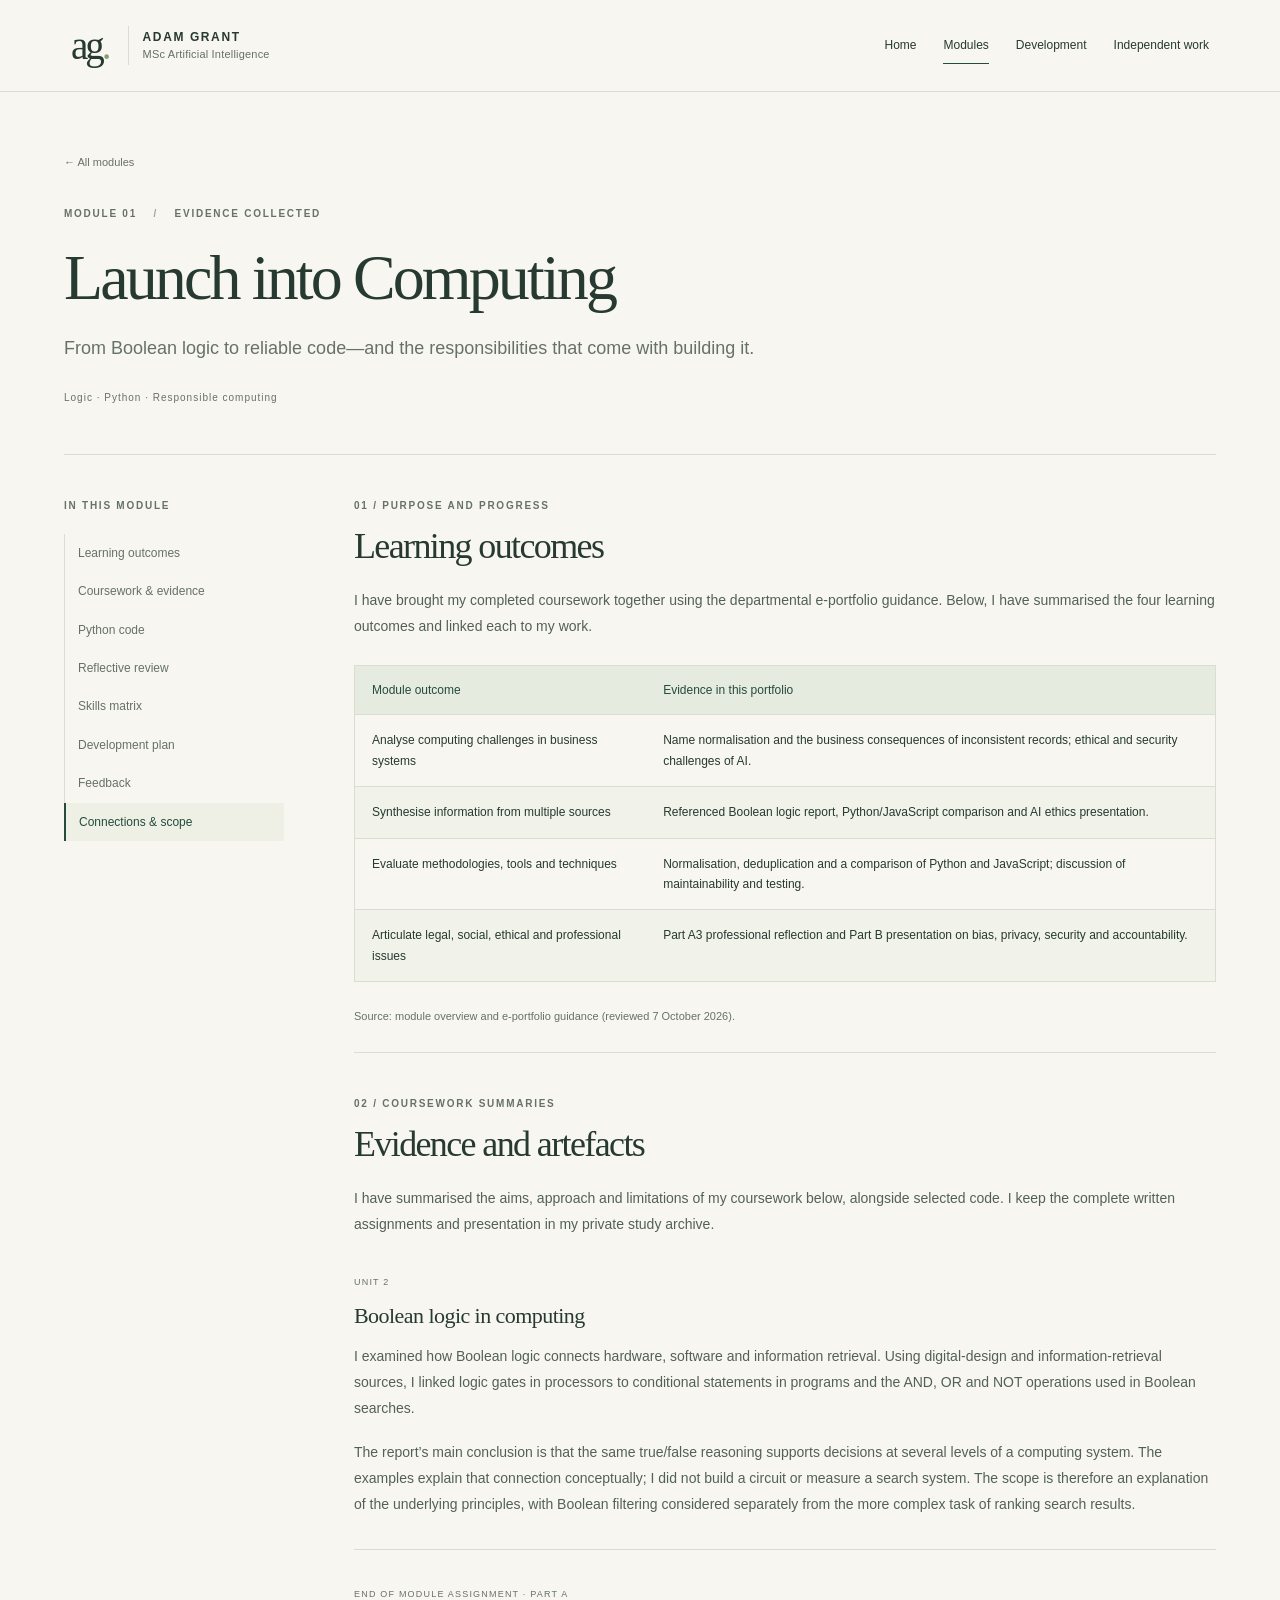
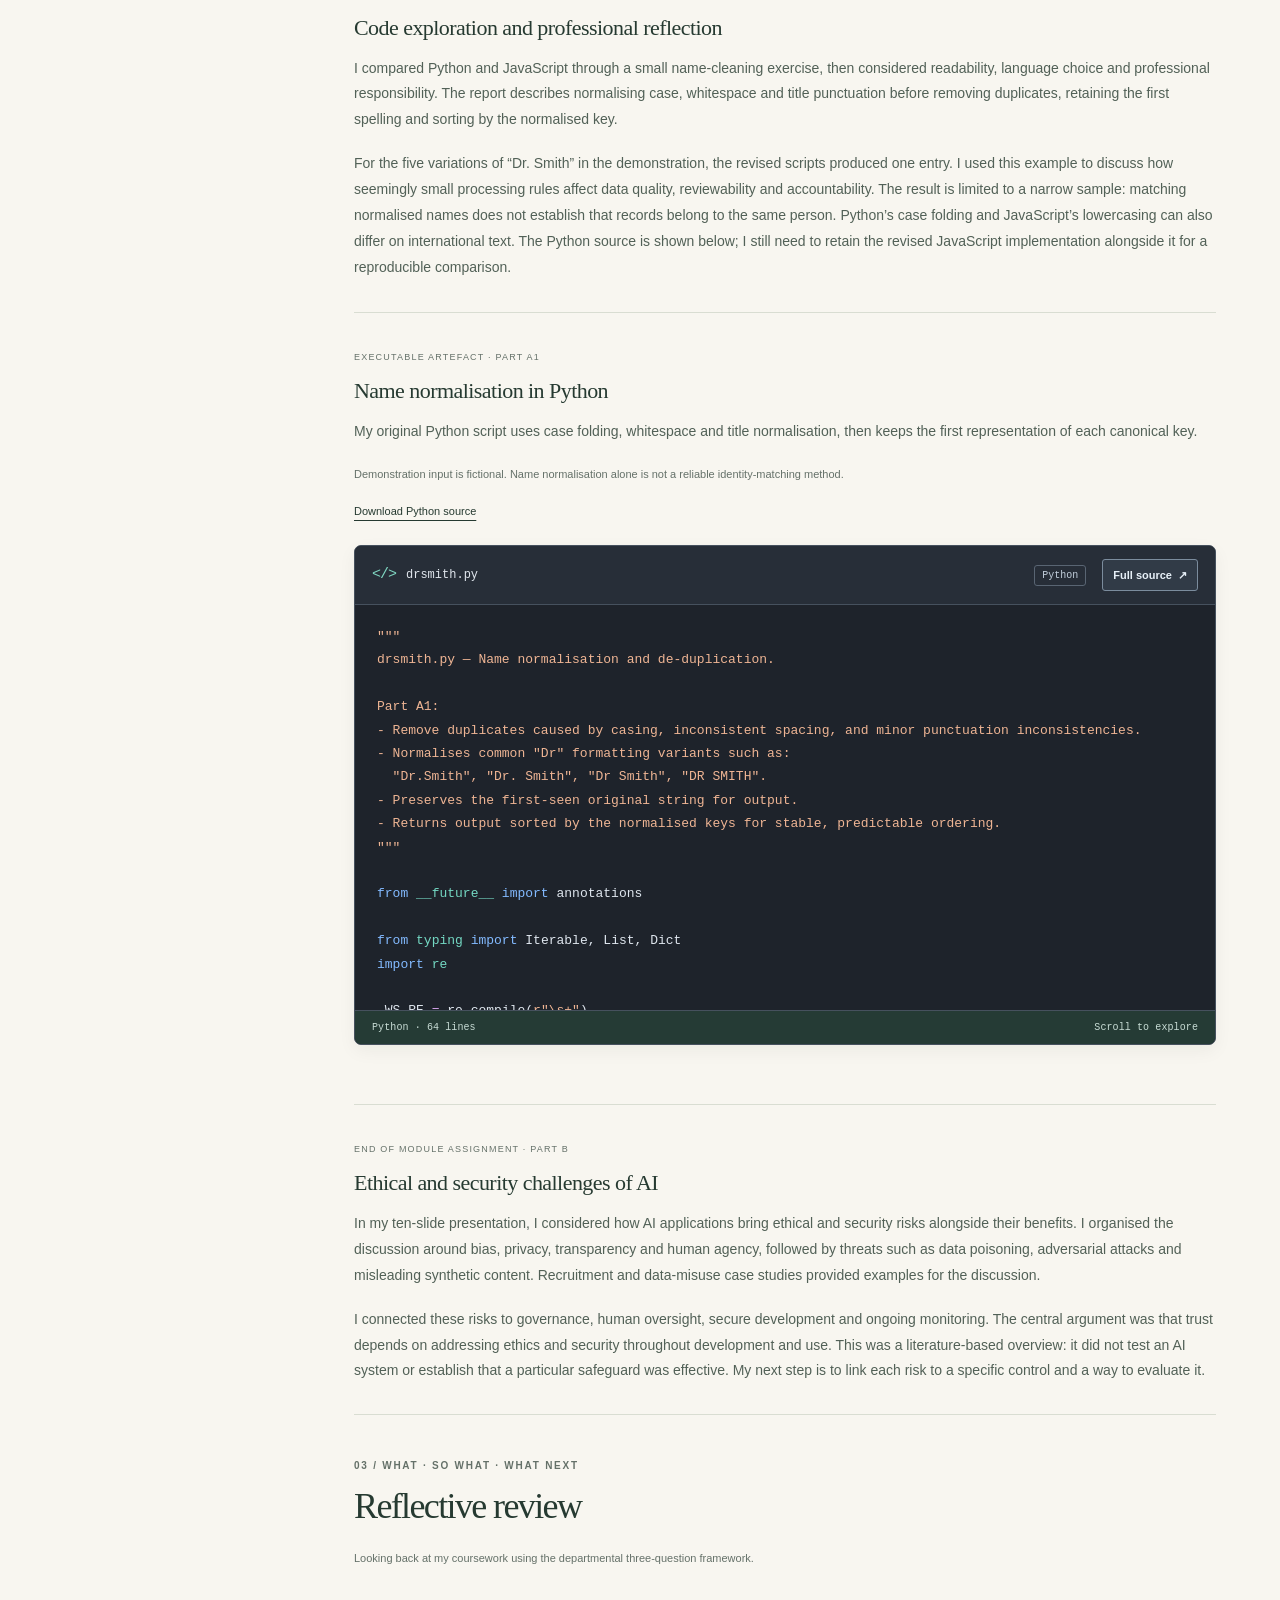
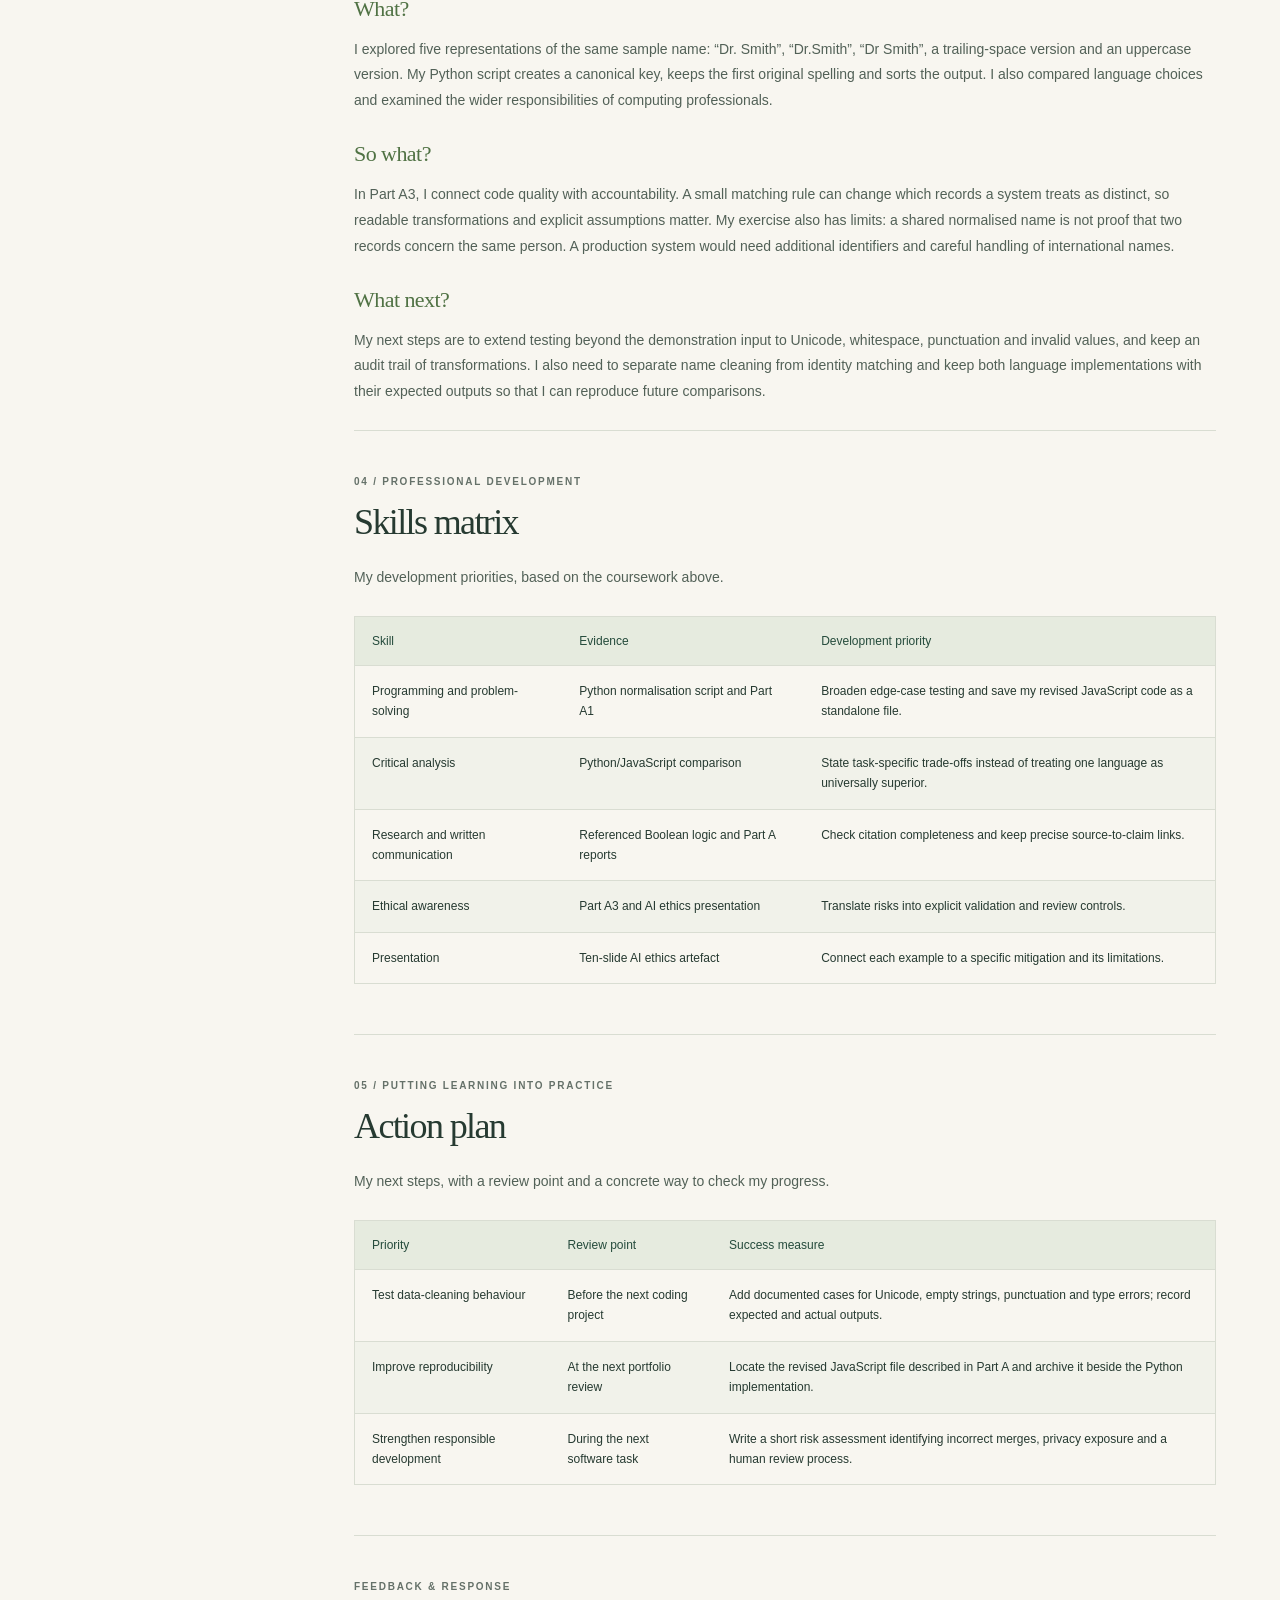
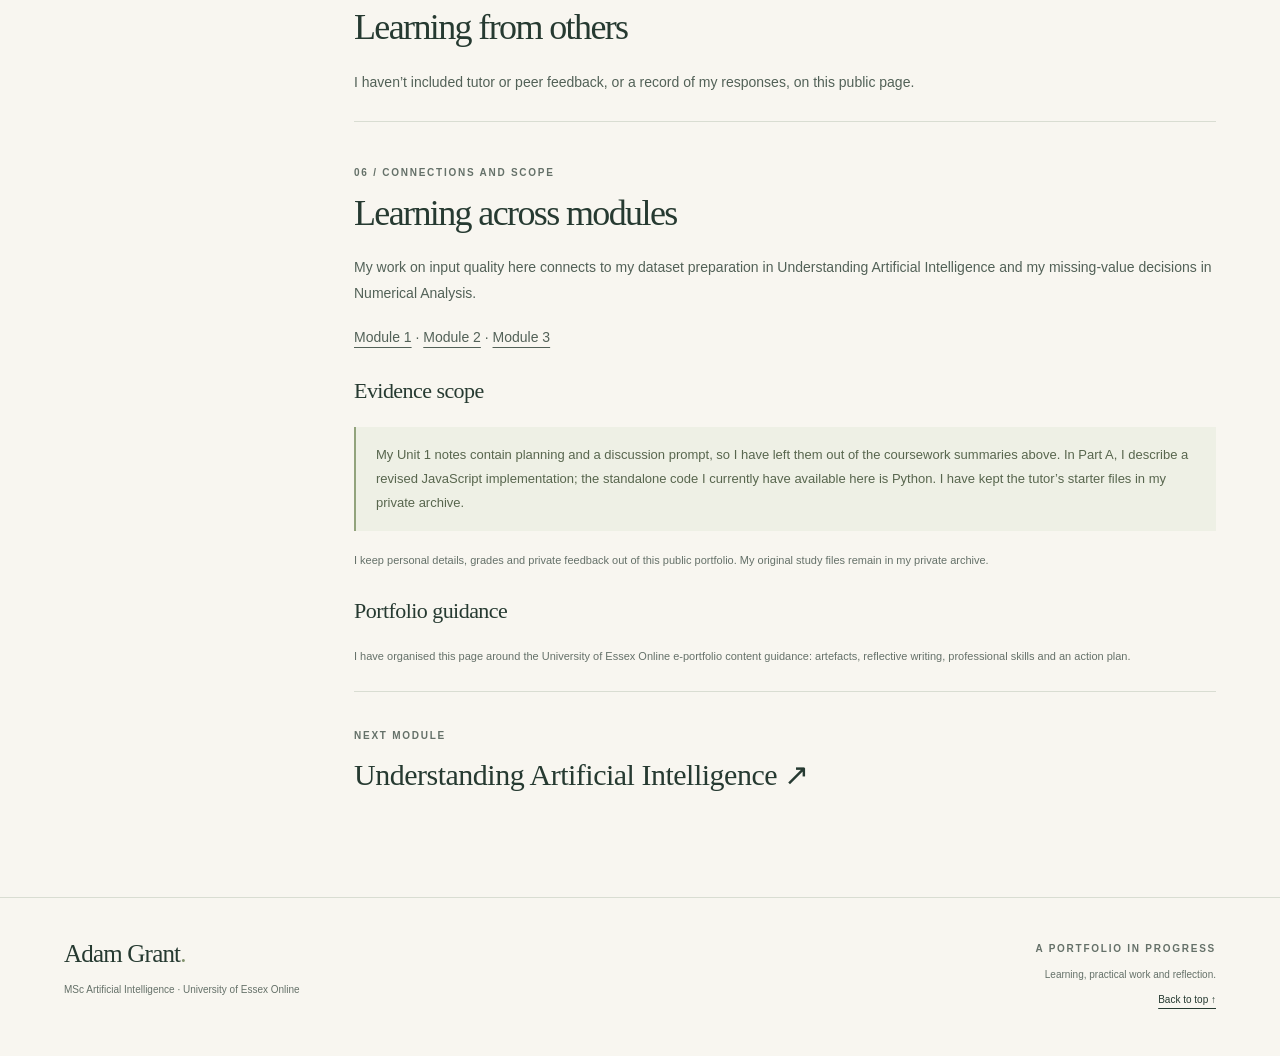
==== commit 882abdb0: "Remove inaccessible portfolio links" ====
--- a/module-computing.html
+++ b/module-computing.html
@@ -1,4 +1,4 @@
-<!doctype html><html lang="en-GB"><head><meta charset="utf-8"><meta name="viewport" content="width=device-width, initial-scale=1"><meta name="description" content="My MSc Artificial Intelligence learning portfolio: coursework, reflection and independent exploration."><title>Launch into Computing · Adam Grant</title><link rel="icon" href="favicon.svg" type="image/svg+xml"><link rel="stylesheet" href="style.css"><script defer src="site.js"></script><link rel="stylesheet" href="code-windows.css"></head><body id="top"><a class="skip" href="#main">Skip to content</a><header class="site-header"><a class="brand" href="index.html" aria-label="Adam Grant, home"><span class="monogram">ag<span>.</span></span><span>ADAM GRANT<small>MSc Artificial Intelligence</small></span></a><nav aria-label="Main navigation"><a  href="index.html">Home</a><a aria-current="page" href="index.html#modules">Modules</a><a  href="development.html">Development</a><a  href="projects.html">Independent work</a></nav></header><main id="main"><div class="module-hero"><a class="back-link" href="index.html#modules">← All modules</a><div class="eyebrow">Module 01 <span class="dot">/</span> Evidence collected</div><h1>Launch into Computing</h1><p class="lead">From Boolean logic to reliable code—and the responsibilities that come with building it.</p><div class="module-meta">Logic · Python · Responsible computing</div></div><div class="module-layout"><aside class="module-sidebar"><span class="eyebrow">In this module</span><nav aria-label="Module contents"><a href="#outcomes">Learning outcomes</a><a href="#evidence">Coursework & evidence</a><a href="#python-source">Python code</a><a href="#reflection">Reflective review</a><a href="#skills">Skills matrix</a><a href="#plan">Development plan</a><a href="#feedback">Feedback</a><a href="#review">Connections & scope</a></nav><a class="source-link" href="https://github.com/adamgrant100/Launch-into-Computing---Module-1---MSc-Artificial-Intelligence">Source repository ↗<small>Private · sign-in may be required</small></a></aside><div class="module-content"><section id="outcomes" class="module-section"><div class="eyebrow">01 / Purpose and progress</div><h2>Learning outcomes</h2><p class="intro">I have brought my completed coursework together using the departmental e-portfolio guidance. Below, I have summarised the four learning outcomes and linked each to my work.</p><div class="table-wrap"><table><thead><tr><th scope="col">Module outcome</th><th scope="col">Evidence in this portfolio</th></tr></thead><tbody><tr><td>Analyse computing challenges in business systems</td><td>Name normalisation and the business consequences of inconsistent records; ethical and security challenges of AI.</td></tr><tr><td>Synthesise information from multiple sources</td><td>Referenced Boolean logic report, Python/JavaScript comparison and AI ethics presentation.</td></tr><tr><td>Evaluate methodologies, tools and techniques</td><td>Normalisation, deduplication and a comparison of Python and JavaScript; discussion of maintainability and testing.</td></tr><tr><td>Articulate legal, social, ethical and professional issues</td><td>Part A3 professional reflection and Part B presentation on bias, privacy, security and accountability.</td></tr></tbody></table></div><p class="small">Source: <a href="https://www.my-course.co.uk/course/view.php?id=14228&section=0">module overview</a> and <a href="https://www.my-course.co.uk/course/view.php?id=14228&section=5">e-portfolio guidance</a> (university sign-in required; reviewed 7 October 2026).</p></section><section id="evidence" class="module-section"><div class="eyebrow">02 / Coursework summaries</div><h2>Evidence and artefacts</h2><p class="intro">I have summarised the aims, approach and limitations of my coursework below, alongside selected code. I keep the complete written assignments and presentation in my private study archive.</p><article class="artifact"><span class="tag">Unit 2</span><h3>Boolean logic in computing</h3><p>I examined how Boolean logic connects hardware, software and information retrieval. Using digital-design and information-retrieval sources, I linked logic gates in processors to conditional statements in programs and the AND, OR and NOT operations used in Boolean searches.</p><p>The report’s main conclusion is that the same true/false reasoning supports decisions at several levels of a computing system. The examples explain that connection conceptually; I did not build a circuit or measure a search system. The scope is therefore an explanation of the underlying principles, with Boolean filtering considered separately from the more complex task of ranking search results.</p></article><article class="artifact"><span class="tag">End of module assignment · Part A</span><h3>Code exploration and professional reflection</h3><p>I compared Python and JavaScript through a small name-cleaning exercise, then considered readability, language choice and professional responsibility. The report describes normalising case, whitespace and title punctuation before removing duplicates, retaining the first spelling and sorting by the normalised key.</p><p>For the five variations of “Dr. Smith” in the demonstration, the revised scripts produced one entry. I used this example to discuss how seemingly small processing rules affect data quality, reviewability and accountability. The result is limited to a narrow sample: matching normalised names does not establish that records belong to the same person. Python’s case folding and JavaScript’s lowercasing can also differ on international text. The Python source is shown below; I still need to retain the revised JavaScript implementation alongside it for a reproducible comparison.</p></article><article class="artifact"><span class="tag">Executable artefact · Part A1</span><h3>Name normalisation in Python</h3><p>My original Python script uses case folding, whitespace and title normalisation, then keeps the first representation of each canonical key.</p><p class="small">Demonstration input is fictional. Name normalisation alone is not a reliable identity-matching method.</p><div class="links"><a href="evidence-computing-drsmith_python.py" download>Download Python source</a></div><figure class="code-window" id="python-source" data-code-file="evidence-computing-drsmith_python.py"><figcaption class="code-toolbar"><span class="code-file"><span class="code-file-icon" aria-hidden="true">&lt;/&gt;</span>drsmith.py</span><span class="code-language">Python</span><a class="code-full-source" href="https://github.com/adamgrant100/ai-portfolio/blob/main/evidence-computing-drsmith_python.py">Full source <span aria-hidden="true">↗</span></a></figcaption><pre class="code-viewport" tabindex="0" role="region" aria-label="Scrollable Python: drsmith.py"><code class="language-python"><span class="sd">&quot;&quot;&quot;</span>
+<!doctype html><html lang="en-GB"><head><meta charset="utf-8"><meta name="viewport" content="width=device-width, initial-scale=1"><meta name="description" content="My MSc Artificial Intelligence learning portfolio: coursework, reflection and independent exploration."><title>Launch into Computing · Adam Grant</title><link rel="icon" href="favicon.svg" type="image/svg+xml"><link rel="stylesheet" href="style.css"><script defer src="site.js"></script><link rel="stylesheet" href="code-windows.css"></head><body id="top"><a class="skip" href="#main">Skip to content</a><header class="site-header"><a class="brand" href="index.html" aria-label="Adam Grant, home"><span class="monogram">ag<span>.</span></span><span>ADAM GRANT<small>MSc Artificial Intelligence</small></span></a><nav aria-label="Main navigation"><a  href="index.html">Home</a><a aria-current="page" href="index.html#modules">Modules</a><a  href="development.html">Development</a><a  href="projects.html">Independent work</a></nav></header><main id="main"><div class="module-hero"><a class="back-link" href="index.html#modules">← All modules</a><div class="eyebrow">Module 01 <span class="dot">/</span> Evidence collected</div><h1>Launch into Computing</h1><p class="lead">From Boolean logic to reliable code—and the responsibilities that come with building it.</p><div class="module-meta">Logic · Python · Responsible computing</div></div><div class="module-layout"><aside class="module-sidebar"><span class="eyebrow">In this module</span><nav aria-label="Module contents"><a href="#outcomes">Learning outcomes</a><a href="#evidence">Coursework & evidence</a><a href="#python-source">Python code</a><a href="#reflection">Reflective review</a><a href="#skills">Skills matrix</a><a href="#plan">Development plan</a><a href="#feedback">Feedback</a><a href="#review">Connections & scope</a></nav></aside><div class="module-content"><section id="outcomes" class="module-section"><div class="eyebrow">01 / Purpose and progress</div><h2>Learning outcomes</h2><p class="intro">I have brought my completed coursework together using the departmental e-portfolio guidance. Below, I have summarised the four learning outcomes and linked each to my work.</p><div class="table-wrap"><table><thead><tr><th scope="col">Module outcome</th><th scope="col">Evidence in this portfolio</th></tr></thead><tbody><tr><td>Analyse computing challenges in business systems</td><td>Name normalisation and the business consequences of inconsistent records; ethical and security challenges of AI.</td></tr><tr><td>Synthesise information from multiple sources</td><td>Referenced Boolean logic report, Python/JavaScript comparison and AI ethics presentation.</td></tr><tr><td>Evaluate methodologies, tools and techniques</td><td>Normalisation, deduplication and a comparison of Python and JavaScript; discussion of maintainability and testing.</td></tr><tr><td>Articulate legal, social, ethical and professional issues</td><td>Part A3 professional reflection and Part B presentation on bias, privacy, security and accountability.</td></tr></tbody></table></div><p class="small">Source: module overview and e-portfolio guidance (reviewed 7 October 2026).</p></section><section id="evidence" class="module-section"><div class="eyebrow">02 / Coursework summaries</div><h2>Evidence and artefacts</h2><p class="intro">I have summarised the aims, approach and limitations of my coursework below, alongside selected code. I keep the complete written assignments and presentation in my private study archive.</p><article class="artifact"><span class="tag">Unit 2</span><h3>Boolean logic in computing</h3><p>I examined how Boolean logic connects hardware, software and information retrieval. Using digital-design and information-retrieval sources, I linked logic gates in processors to conditional statements in programs and the AND, OR and NOT operations used in Boolean searches.</p><p>The report’s main conclusion is that the same true/false reasoning supports decisions at several levels of a computing system. The examples explain that connection conceptually; I did not build a circuit or measure a search system. The scope is therefore an explanation of the underlying principles, with Boolean filtering considered separately from the more complex task of ranking search results.</p></article><article class="artifact"><span class="tag">End of module assignment · Part A</span><h3>Code exploration and professional reflection</h3><p>I compared Python and JavaScript through a small name-cleaning exercise, then considered readability, language choice and professional responsibility. The report describes normalising case, whitespace and title punctuation before removing duplicates, retaining the first spelling and sorting by the normalised key.</p><p>For the five variations of “Dr. Smith” in the demonstration, the revised scripts produced one entry. I used this example to discuss how seemingly small processing rules affect data quality, reviewability and accountability. The result is limited to a narrow sample: matching normalised names does not establish that records belong to the same person. Python’s case folding and JavaScript’s lowercasing can also differ on international text. The Python source is shown below; I still need to retain the revised JavaScript implementation alongside it for a reproducible comparison.</p></article><article class="artifact"><span class="tag">Executable artefact · Part A1</span><h3>Name normalisation in Python</h3><p>My original Python script uses case folding, whitespace and title normalisation, then keeps the first representation of each canonical key.</p><p class="small">Demonstration input is fictional. Name normalisation alone is not a reliable identity-matching method.</p><div class="links"><a href="evidence-computing-drsmith_python.py" download>Download Python source</a></div><figure class="code-window" id="python-source" data-code-file="evidence-computing-drsmith_python.py"><figcaption class="code-toolbar"><span class="code-file"><span class="code-file-icon" aria-hidden="true">&lt;/&gt;</span>drsmith.py</span><span class="code-language">Python</span><a class="code-full-source" href="https://github.com/adamgrant100/ai-portfolio/blob/main/evidence-computing-drsmith_python.py">Full source <span aria-hidden="true">↗</span></a></figcaption><pre class="code-viewport" tabindex="0" role="region" aria-label="Scrollable Python: drsmith.py"><code class="language-python"><span class="sd">&quot;&quot;&quot;</span>
 <span class="sd">drsmith.py — Name normalisation and de-duplication.</span>
 
 <span class="sd">Part A1:</span>
@@ -61,4 +61,4 @@
 
 
 <span class="k">if</span> <span class="vm">__name__</span> <span class="o">==</span> <span class="s2">&quot;__main__&quot;</span><span class="p">:</span>
-    <span class="n">_demo</span><span class="p">()</span></code></pre><div class="code-status"><span>Python · 64 lines</span><span>Scroll to explore</span></div></figure></article><article class="artifact"><span class="tag">End of module assignment · Part B</span><h3>Ethical and security challenges of AI</h3><p>In my ten-slide presentation, I considered how AI applications bring ethical and security risks alongside their benefits. I organised the discussion around bias, privacy, transparency and human agency, followed by threats such as data poisoning, adversarial attacks and misleading synthetic content. Recruitment and data-misuse case studies provided examples for the discussion.</p><p>I connected these risks to governance, human oversight, secure development and ongoing monitoring. The central argument was that trust depends on addressing ethics and security throughout development and use. This was a literature-based overview: it did not test an AI system or establish that a particular safeguard was effective. My next step is to link each risk to a specific control and a way to evaluate it.</p></article></section><section id="reflection" class="module-section"><div class="eyebrow">03 / What · So what · What next</div><h2>Reflective review</h2><div class="reflection"><p class="small">Looking back at my coursework using the departmental three-question framework.</p><h3>What?</h3><p>I explored five representations of the same sample name: “Dr. Smith”, “Dr.Smith”, “Dr Smith”, a trailing-space version and an uppercase version. My Python script creates a canonical key, keeps the first original spelling and sorts the output. I also compared language choices and examined the wider responsibilities of computing professionals.</p><h3>So what?</h3><p>In Part A3, I connect code quality with accountability. A small matching rule can change which records a system treats as distinct, so readable transformations and explicit assumptions matter. My exercise also has limits: a shared normalised name is not proof that two records concern the same person. A production system would need additional identifiers and careful handling of international names.</p><h3>What next?</h3><p>My next steps are to extend testing beyond the demonstration input to Unicode, whitespace, punctuation and invalid values, and keep an audit trail of transformations. I also need to separate name cleaning from identity matching and keep both language implementations with their expected outputs so that I can reproduce future comparisons.</p></div></section><section id="skills" class="module-section"><div class="eyebrow">04 / Professional development</div><h2>Skills matrix</h2><p class="intro">My development priorities, based on the coursework above.</p><div class="table-wrap"><table><thead><tr><th scope="col">Skill</th><th scope="col">Evidence</th><th scope="col">Development priority</th></tr></thead><tbody><tr><td>Programming and problem-solving</td><td>Python normalisation script and Part A1</td><td>Broaden edge-case testing and save my revised JavaScript code as a standalone file.</td></tr><tr><td>Critical analysis</td><td>Python/JavaScript comparison</td><td>State task-specific trade-offs instead of treating one language as universally superior.</td></tr><tr><td>Research and written communication</td><td>Referenced Boolean logic and Part A reports</td><td>Check citation completeness and keep precise source-to-claim links.</td></tr><tr><td>Ethical awareness</td><td>Part A3 and AI ethics presentation</td><td>Translate risks into explicit validation and review controls.</td></tr><tr><td>Presentation</td><td>Ten-slide AI ethics artefact</td><td>Connect each example to a specific mitigation and its limitations.</td></tr></tbody></table></div></section><section id="plan" class="module-section"><div class="eyebrow">05 / Putting learning into practice</div><h2>Action plan</h2><p class="intro">My next steps, with a review point and a concrete way to check my progress.</p><div class="table-wrap"><table><thead><tr><th scope="col">Priority</th><th scope="col">Review point</th><th scope="col">Success measure</th></tr></thead><tbody><tr><td>Test data-cleaning behaviour</td><td>Before the next coding project</td><td>Add documented cases for Unicode, empty strings, punctuation and type errors; record expected and actual outputs.</td></tr><tr><td>Improve reproducibility</td><td>At the next portfolio review</td><td>Locate the revised JavaScript file described in Part A and archive it beside the Python implementation.</td></tr><tr><td>Strengthen responsible development</td><td>During the next software task</td><td>Write a short risk assessment identifying incorrect merges, privacy exposure and a human review process.</td></tr></tbody></table></div></section><section id="feedback" class="module-section"><div class="eyebrow">Feedback & response</div><h2>Learning from others</h2><p>I haven’t included tutor or peer feedback, or a record of my responses, on this public page.</p></section><section id="review" class="module-section"><div class="eyebrow">06 / Connections and scope</div><h2>Learning across modules</h2><p class="learning-loop">My work on input quality here connects to my dataset preparation in Understanding Artificial Intelligence and my missing-value decisions in Numerical Analysis.</p><p><a href="module-computing.html">Module 1</a> · <a href="module-ai.html">Module 2</a> · <a href="module-numerical.html">Module 3</a></p><h3>Evidence scope</h3><p class="note">My Unit 1 notes contain planning and a discussion prompt, so I have left them out of the coursework summaries above. In Part A, I describe a revised JavaScript implementation; the standalone code I currently have available here is Python. I have kept the tutor’s starter files in my private archive.</p><p class="small">I keep personal details, grades and private feedback out of this public portfolio. My original study files remain in my private archive.</p><h3>Portfolio guidance</h3><p class="small">I have organised this page around the University of Essex Online <a href="https://www.my-course.co.uk/mod/book/view.php?id=397323&chapterid=4270">e-portfolio content guidance</a>: artefacts, reflective writing, professional skills and an action plan. University links require sign-in.</p></section><a class="next-module" href="module-ai.html"><span class="eyebrow">Next module</span><span>Understanding Artificial Intelligence ↗</span></a></div></div></main><footer class="site-footer"><div><a class="footer-name" href="index.html">Adam Grant<span>.</span></a><p>MSc Artificial Intelligence · University of Essex Online</p></div><div><span class="eyebrow">A portfolio in progress</span><p>Learning, practical work and reflection.</p><a href="#top">Back to top ↑</a></div></footer></body></html>+    <span class="n">_demo</span><span class="p">()</span></code></pre><div class="code-status"><span>Python · 64 lines</span><span>Scroll to explore</span></div></figure></article><article class="artifact"><span class="tag">End of module assignment · Part B</span><h3>Ethical and security challenges of AI</h3><p>In my ten-slide presentation, I considered how AI applications bring ethical and security risks alongside their benefits. I organised the discussion around bias, privacy, transparency and human agency, followed by threats such as data poisoning, adversarial attacks and misleading synthetic content. Recruitment and data-misuse case studies provided examples for the discussion.</p><p>I connected these risks to governance, human oversight, secure development and ongoing monitoring. The central argument was that trust depends on addressing ethics and security throughout development and use. This was a literature-based overview: it did not test an AI system or establish that a particular safeguard was effective. My next step is to link each risk to a specific control and a way to evaluate it.</p></article></section><section id="reflection" class="module-section"><div class="eyebrow">03 / What · So what · What next</div><h2>Reflective review</h2><div class="reflection"><p class="small">Looking back at my coursework using the departmental three-question framework.</p><h3>What?</h3><p>I explored five representations of the same sample name: “Dr. Smith”, “Dr.Smith”, “Dr Smith”, a trailing-space version and an uppercase version. My Python script creates a canonical key, keeps the first original spelling and sorts the output. I also compared language choices and examined the wider responsibilities of computing professionals.</p><h3>So what?</h3><p>In Part A3, I connect code quality with accountability. A small matching rule can change which records a system treats as distinct, so readable transformations and explicit assumptions matter. My exercise also has limits: a shared normalised name is not proof that two records concern the same person. A production system would need additional identifiers and careful handling of international names.</p><h3>What next?</h3><p>My next steps are to extend testing beyond the demonstration input to Unicode, whitespace, punctuation and invalid values, and keep an audit trail of transformations. I also need to separate name cleaning from identity matching and keep both language implementations with their expected outputs so that I can reproduce future comparisons.</p></div></section><section id="skills" class="module-section"><div class="eyebrow">04 / Professional development</div><h2>Skills matrix</h2><p class="intro">My development priorities, based on the coursework above.</p><div class="table-wrap"><table><thead><tr><th scope="col">Skill</th><th scope="col">Evidence</th><th scope="col">Development priority</th></tr></thead><tbody><tr><td>Programming and problem-solving</td><td>Python normalisation script and Part A1</td><td>Broaden edge-case testing and save my revised JavaScript code as a standalone file.</td></tr><tr><td>Critical analysis</td><td>Python/JavaScript comparison</td><td>State task-specific trade-offs instead of treating one language as universally superior.</td></tr><tr><td>Research and written communication</td><td>Referenced Boolean logic and Part A reports</td><td>Check citation completeness and keep precise source-to-claim links.</td></tr><tr><td>Ethical awareness</td><td>Part A3 and AI ethics presentation</td><td>Translate risks into explicit validation and review controls.</td></tr><tr><td>Presentation</td><td>Ten-slide AI ethics artefact</td><td>Connect each example to a specific mitigation and its limitations.</td></tr></tbody></table></div></section><section id="plan" class="module-section"><div class="eyebrow">05 / Putting learning into practice</div><h2>Action plan</h2><p class="intro">My next steps, with a review point and a concrete way to check my progress.</p><div class="table-wrap"><table><thead><tr><th scope="col">Priority</th><th scope="col">Review point</th><th scope="col">Success measure</th></tr></thead><tbody><tr><td>Test data-cleaning behaviour</td><td>Before the next coding project</td><td>Add documented cases for Unicode, empty strings, punctuation and type errors; record expected and actual outputs.</td></tr><tr><td>Improve reproducibility</td><td>At the next portfolio review</td><td>Locate the revised JavaScript file described in Part A and archive it beside the Python implementation.</td></tr><tr><td>Strengthen responsible development</td><td>During the next software task</td><td>Write a short risk assessment identifying incorrect merges, privacy exposure and a human review process.</td></tr></tbody></table></div></section><section id="feedback" class="module-section"><div class="eyebrow">Feedback & response</div><h2>Learning from others</h2><p>I haven’t included tutor or peer feedback, or a record of my responses, on this public page.</p></section><section id="review" class="module-section"><div class="eyebrow">06 / Connections and scope</div><h2>Learning across modules</h2><p class="learning-loop">My work on input quality here connects to my dataset preparation in Understanding Artificial Intelligence and my missing-value decisions in Numerical Analysis.</p><p><a href="module-computing.html">Module 1</a> · <a href="module-ai.html">Module 2</a> · <a href="module-numerical.html">Module 3</a></p><h3>Evidence scope</h3><p class="note">My Unit 1 notes contain planning and a discussion prompt, so I have left them out of the coursework summaries above. In Part A, I describe a revised JavaScript implementation; the standalone code I currently have available here is Python. I have kept the tutor’s starter files in my private archive.</p><p class="small">I keep personal details, grades and private feedback out of this public portfolio. My original study files remain in my private archive.</p><h3>Portfolio guidance</h3><p class="small">I have organised this page around the University of Essex Online e-portfolio content guidance: artefacts, reflective writing, professional skills and an action plan.</p></section><a class="next-module" href="module-ai.html"><span class="eyebrow">Next module</span><span>Understanding Artificial Intelligence ↗</span></a></div></div></main><footer class="site-footer"><div><a class="footer-name" href="index.html">Adam Grant<span>.</span></a><p>MSc Artificial Intelligence · University of Essex Online</p></div><div><span class="eyebrow">A portfolio in progress</span><p>Learning, practical work and reflection.</p><a href="#top">Back to top ↑</a></div></footer></body></html>
